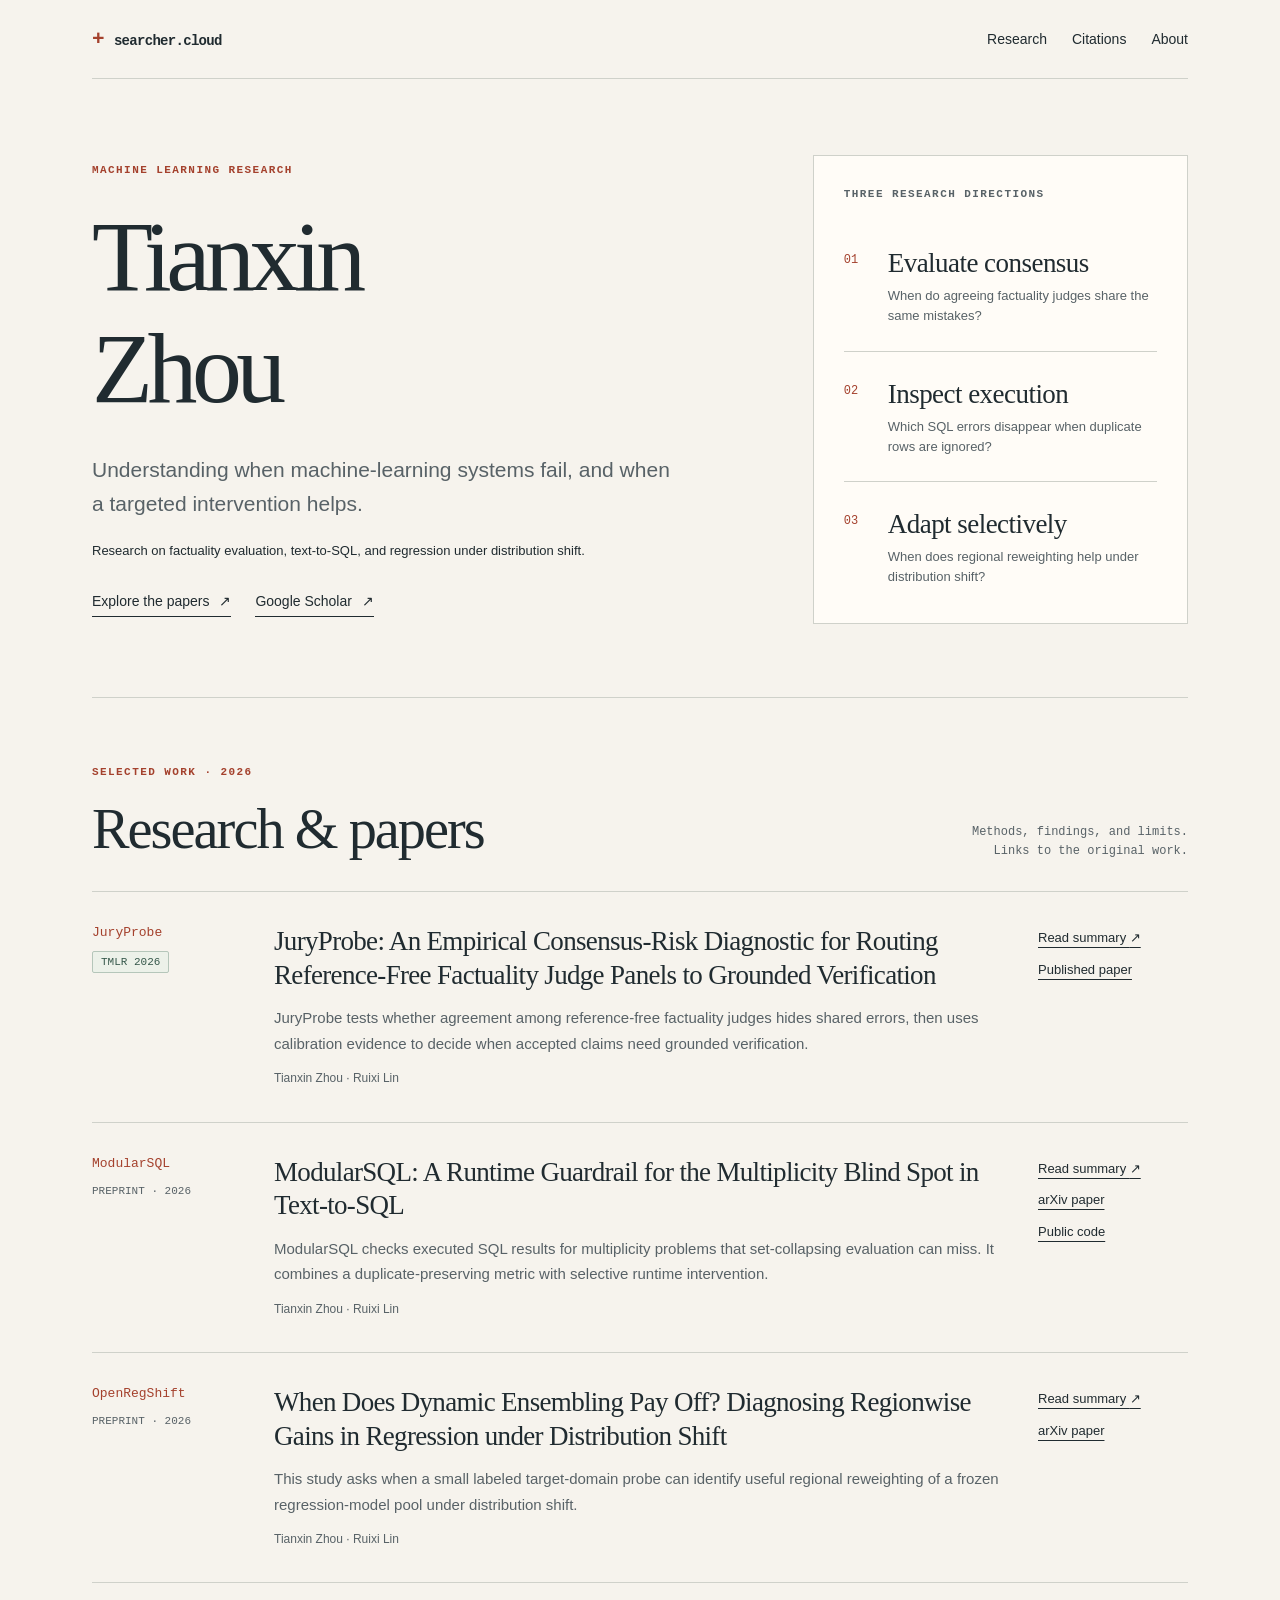
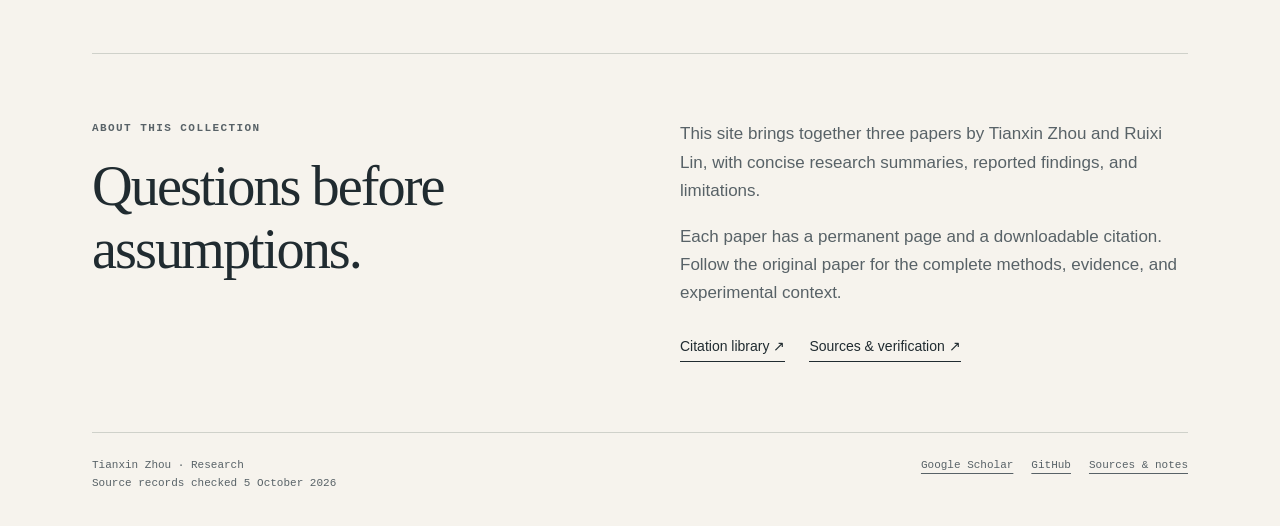
==== docs/index.html @ 82cfabf9 "Build verified research site with scoped findings and paper citations" ====
<!doctype html>
<html lang="en"><head><meta charset="utf-8"><meta name="viewport" content="width=device-width, initial-scale=1">
<title>Tianxin Zhou | Machine Learning Research</title><meta name="description" content="Research by Tianxin Zhou: factuality judge panels, text-to-SQL execution, and dynamic ensembling under distribution shift. Papers, findings, code links, and citations."><meta name="author" content="Tianxin Zhou">
<link rel="canonical" href="https://searcher.cloud/"><meta name="robots" content="index,follow"><meta name="theme-color" content="#f6f3ed">
<meta property="og:type" content="website"><meta property="og:title" content="Tianxin Zhou | Machine Learning Research"><meta property="og:description" content="Research by Tianxin Zhou: factuality judge panels, text-to-SQL execution, and dynamic ensembling under distribution shift. Papers, findings, code links, and citations."><meta property="og:url" content="https://searcher.cloud/"><meta property="og:site_name" content="Tianxin Zhou · Research">
<meta name="twitter:card" content="summary"><meta name="twitter:title" content="Tianxin Zhou | Machine Learning Research"><meta name="twitter:description" content="Research by Tianxin Zhou: factuality judge panels, text-to-SQL execution, and dynamic ensembling under distribution shift. Papers, findings, code links, and citations.">
<link rel="icon" type="image/svg+xml" href="/assets/favicon.svg"><link rel="stylesheet" href="/assets/style.css">
<script type="application/ld+json">{"@context": "https://schema.org", "@type": "ProfilePage", "url": "https://searcher.cloud/", "mainEntity": {"@type": "Person", "@id": "https://searcher.cloud/#tianxin-zhou", "name": "Tianxin Zhou", "url": "https://searcher.cloud/", "sameAs": ["https://scholar.google.com/citations?user=hkDNs4MAAAAJ&hl=en", "https://github.com/tianxinzh"]}}</script>
<script src="/assets/site.js" defer></script></head><body>
<a class="skip" href="#main">Skip to content</a><div class="wrap"><header class="masthead"><a class="wordmark" href="/" aria-label="Tianxin Zhou home">searcher.cloud</a><nav class="nav" aria-label="Main navigation"><a href="/#publications">Research</a><a href="/citations/">Citations</a><a href="/#about" class="nav-about">About</a></nav></header>
<main id="main"><section class="hero" aria-labelledby="author-name"><div><p class="eyebrow">Machine learning research</p><h1 id="author-name">Tianxin<br>Zhou</h1><p class="intro">Understanding when machine-learning systems fail, and when a targeted intervention helps.</p><p class="small">Research on factuality evaluation, text-to-SQL, and regression under distribution shift.</p><div class="links"><a href="#publications">Explore the papers <span class="arrow" aria-hidden="true">↗</span></a><a href="https://scholar.google.com/citations?user=hkDNs4MAAAAJ&amp;hl=en">Google Scholar <span class="arrow" aria-hidden="true">↗</span></a></div></div><aside class="research-map" aria-label="Research themes"><p class="eyebrow">Three research directions</p><div class="map-row"><span class="map-no">01</span><div><h2>Evaluate consensus</h2><p>When do agreeing factuality judges share the same mistakes?</p></div></div><div class="map-row"><span class="map-no">02</span><div><h2>Inspect execution</h2><p>Which SQL errors disappear when duplicate rows are ignored?</p></div></div><div class="map-row"><span class="map-no">03</span><div><h2>Adapt selectively</h2><p>When does regional reweighting help under distribution shift?</p></div></div></aside></section><section class="section" id="publications"><div class="section-top"><div><p class="eyebrow">Selected work · 2026</p><h2>Research &amp; papers</h2></div><p class="section-note">Methods, findings, and limits.<br>Links to the original work.</p></div><article class="paper-card"><div class="paper-meta"><div class="paper-name">JuryProbe</div> <span class="tag">TMLR 2026</span></div><div><h3><a href="/papers/juryprobe/">JuryProbe: An Empirical Consensus-Risk Diagnostic for Routing Reference-Free Factuality Judge Panels to Grounded Verification</a></h3><p>JuryProbe tests whether agreement among reference-free factuality judges hides shared errors, then uses calibration evidence to decide when accepted claims need grounded verification.</p><p class="authors">Tianxin Zhou · Ruixi Lin</p></div><div class="paper-actions"><a href="/papers/juryprobe/">Read summary <span aria-hidden="true">↗</span></a><a href="https://openreview.net/forum?id=dgBczhxcZY">Published paper</a></div></article><article class="paper-card"><div class="paper-meta"><div class="paper-name">ModularSQL</div><span>PREPRINT · 2026</span></div><div><h3><a href="/papers/modularsql/">ModularSQL: A Runtime Guardrail for the Multiplicity Blind Spot in Text-to-SQL</a></h3><p>ModularSQL checks executed SQL results for multiplicity problems that set-collapsing evaluation can miss. It combines a duplicate-preserving metric with selective runtime intervention.</p><p class="authors">Tianxin Zhou · Ruixi Lin</p></div><div class="paper-actions"><a href="/papers/modularsql/">Read summary <span aria-hidden="true">↗</span></a><a href="https://arxiv.org/abs/2609.29573">arXiv paper</a><a href="https://github.com/Ruixi1313/ModularSQL">Public code</a></div></article><article class="paper-card"><div class="paper-meta"><div class="paper-name">OpenRegShift</div><span>PREPRINT · 2026</span></div><div><h3><a href="/papers/openregshift/">When Does Dynamic Ensembling Pay Off? Diagnosing Regionwise Gains in Regression under Distribution Shift</a></h3><p>This study asks when a small labeled target-domain probe can identify useful regional reweighting of a frozen regression-model pool under distribution shift.</p><p class="authors">Tianxin Zhou · Ruixi Lin</p></div><div class="paper-actions"><a href="/papers/openregshift/">Read summary <span aria-hidden="true">↗</span></a><a href="https://arxiv.org/abs/2608.18330">arXiv paper</a></div></article></section><section class="section" id="about"><div class="about-grid"><div><p class="eyebrow">About this collection</p><h2>Questions before<br>assumptions.</h2></div><div><p>This site brings together three papers by Tianxin Zhou and Ruixi Lin, with concise research summaries, reported findings, and limitations.</p><p>Each paper has a permanent page and a downloadable citation. Follow the original paper for the complete methods, evidence, and experimental context.</p><div class="links"><a href="/citations/">Citation library <span aria-hidden="true">↗</span></a><a href="/sources/">Sources &amp; verification <span aria-hidden="true">↗</span></a></div></div></div></section></main><footer class="footer"><div>Tianxin Zhou · Research<br>Source records checked 5 October 2026</div><div><a href="https://scholar.google.com/citations?user=hkDNs4MAAAAJ&amp;hl=en">Google Scholar</a><a href="https://github.com/tianxinzh">GitHub</a><a href="/sources/">Sources &amp; notes</a></div></footer></div></body></html>
---- assets/style.css ----
:root{--paper:#f6f3ed;--white:#fffcf7;--ink:#202b30;--muted:#586267;--line:#cfd1ca;--accent:#a4412d;--soft:#ebe6da;--green:#36584b;--measure:1160px;--serif:Georgia,'Times New Roman',serif;--sans:Arial,Helvetica,sans-serif;--mono:'Courier New',monospace}
*{box-sizing:border-box}html{scroll-behavior:smooth;scroll-padding-top:32px}body{margin:0;background:var(--paper);color:var(--ink);font:17px/1.65 var(--sans);-webkit-font-smoothing:antialiased}a{color:inherit;text-underline-offset:5px;text-decoration-thickness:1px}a:hover{color:var(--accent)}a:focus-visible,button:focus-visible,summary:focus-visible{outline:3px solid var(--accent);outline-offset:5px}button{font:inherit}h1,h2,h3,p{margin-top:0}h1,h2,h3{line-height:1.12;font-weight:400;font-family:var(--serif)}h1{font-size:clamp(3.9rem,7.8vw,6.5rem);letter-spacing:-.055em}h2{font-size:clamp(2.25rem,4.4vw,3.65rem);letter-spacing:-.035em}h3{font-size:1.8rem;letter-spacing:-.025em}p{margin-bottom:1.15rem}ul,ol{padding-left:1.4rem}li{margin:0 0 .65rem}::selection{background:#e6c5b7}.wrap{max-width:var(--measure);margin:0 auto;padding-left:32px;padding-right:32px}.skip{position:absolute;top:-80px;left:16px;background:var(--ink);color:white;padding:12px 20px;z-index:5}.skip:focus{top:12px}.masthead{display:flex;justify-content:space-between;align-items:center;gap:20px;padding-top:28px;padding-bottom:27px;border-bottom:1px solid var(--line)}.wordmark{font:700 14px var(--mono);letter-spacing:-.05em;text-decoration:none;white-space:nowrap}.wordmark::before{content:'+';display:inline-block;margin-right:10px;font-size:21px;color:var(--accent)}.nav{display:flex;gap:25px;align-items:center}.nav a{font-size:14px;text-decoration:none}.nav a[aria-current]{color:var(--accent);text-decoration:underline}.eyebrow{font:11px/1.5 var(--mono);letter-spacing:.13em;text-transform:uppercase;color:var(--accent);font-weight:700}.hero{display:grid;grid-template-columns:1.27fr .73fr;gap:68px;padding-top:76px;padding-bottom:73px;align-items:center}.hero h1{margin:23px 0 28px;max-width:660px}.intro{max-width:585px;font-size:21px;line-height:1.65;color:var(--muted)}.links{display:flex;flex-wrap:wrap;gap:10px 24px;margin-top:28px}.links a{font-size:14px;text-decoration:none;border-bottom:1px solid var(--ink);padding-bottom:3px}.arrow{font-family:var(--sans);padding-left:6px}.research-map{border:1px solid var(--line);background:var(--white);padding:30px}.research-map .eyebrow{color:var(--muted)}.map-row{padding:27px 0 24px;border-bottom:1px solid var(--line);display:grid;grid-template-columns:28px 1fr;gap:16px}.map-row:last-child{border-bottom:0;padding-bottom:5px}.map-no{font:12px var(--mono);color:var(--accent);padding-top:5px}.map-row h2{font-size:27px;margin-bottom:8px;letter-spacing:-.02em}.map-row p{font-size:13px;line-height:1.55;color:var(--muted);margin:0}.section{padding-top:66px;padding-bottom:70px;border-top:1px solid var(--line)}.section-top{display:flex;justify-content:space-between;gap:32px;align-items:end;margin-bottom:30px}.section-top h2{margin:0}.section-note{font:12px/1.6 var(--mono);max-width:230px;color:var(--muted);margin:0;text-align:right}.paper-card{display:grid;grid-template-columns:150px 1fr 150px;gap:32px;padding:33px 0;border-top:1px solid var(--line)}.paper-card:last-child{border-bottom:1px solid var(--line)}.paper-name{font:13px var(--mono);color:var(--accent);margin-bottom:11px}.paper-card h3{font-size:27px;line-height:1.24;margin:0 0 13px}.paper-card h3 a{text-decoration:none}.paper-card p{font-size:15px;line-height:1.7;color:var(--muted);margin-bottom:12px}.paper-card .authors{font-size:12px;margin-bottom:0}.paper-meta{font:11px/1.65 var(--mono);color:var(--muted)}.paper-actions{display:flex;align-items:flex-start;flex-direction:column;gap:12px;padding-top:3px}.paper-actions a{font-size:13px;line-height:1.5}.tag{display:inline-block;border:1px solid #b5c6ba;padding:4px 8px;border-radius:2px;font:11px var(--mono);color:var(--green);background:#ecf1e9}.about-grid{display:grid;grid-template-columns:1fr 1fr;gap:80px}.about-grid p{color:var(--muted)}.about-grid h3{font-size:25px}.small{font-size:13px}.footer{display:flex;justify-content:space-between;gap:24px;padding-top:24px;padding-bottom:34px;border-top:1px solid var(--line);font:11px/1.6 var(--mono);color:var(--muted)}.footer a{margin-left:18px}.page-head{padding:66px 0 46px;border-bottom:1px solid var(--line)}.back{font-size:13px;display:inline-block;margin-bottom:30px;text-decoration:none}.paper-head h1{font-size:clamp(2.6rem,5.8vw,4.9rem);line-height:1.1;max-width:1010px;letter-spacing:-.045em;margin:18px 0 25px}.paper-head .authors{font-size:17px}.publication-meta{display:flex;flex-wrap:wrap;gap:14px;align-items:center;font:12px/1.5 var(--mono);color:var(--muted)}.paper-layout{display:grid;grid-template-columns:minmax(0,1fr) 260px;gap:76px;padding-top:46px;padding-bottom:62px}.paper-body h2{font-size:32px;margin:43px 0 19px}.paper-body h2:first-child{margin-top:0}.paper-body p,.paper-body li{color:var(--muted);font-size:16px;line-height:1.8}.paper-body .lead{font-size:20px;line-height:1.7;color:var(--ink)}.paper-body .limits{background:var(--soft);padding:26px 30px;border-left:3px solid var(--accent)}.paper-body .limits h2{margin-top:0}.paper-body .limits ul{margin-bottom:0}.paper-body .limits li:last-child{margin-bottom:0}.sidebar{font-size:13px}.sidebar-block{margin-bottom:29px;border-top:1px solid var(--line);padding-top:20px}.sidebar h2{font:11px/1.4 var(--mono);letter-spacing:.1em;text-transform:uppercase;margin:0 0 14px}.sidebar a{display:block;margin-bottom:11px}.sidebar p{font-size:12px;color:var(--muted)}.citation-box{border:1px solid var(--line);background:var(--white);padding:22px;margin:20px 0}.citation-box pre{font:12px/1.65 var(--mono);overflow:auto;white-space:pre-wrap;overflow-wrap:anywhere;margin:0;color:var(--ink)}.citation-box header{display:flex;justify-content:space-between;align-items:center;margin-bottom:16px;gap:12px}.citation-box header span{font:11px var(--mono);color:var(--muted)}.citation-box button{border:1px solid var(--line);border-radius:2px;background:var(--paper);padding:5px 12px;font-size:12px;cursor:pointer}.citation-box button:hover{border-color:var(--accent);color:var(--accent)}.source-list{font-size:13px}.source-list a{overflow-wrap:anywhere}.provenance{font:11px/1.7 var(--mono);color:var(--muted);border-top:1px solid var(--line);padding-top:20px;margin-top:35px}.citation-item{padding:32px 0;border-bottom:1px solid var(--line);max-width:820px}.citation-item h2{font-size:29px}.citation-item>p{font-size:14px;color:var(--muted)}.wide-text{max-width:780px;margin-bottom:50px}.wide-text h2{font-size:30px;margin-top:36px}.wide-text p,.wide-text li{font-size:16px;color:var(--muted)}.toast{font-size:12px;color:var(--green);min-height:1.5em}.not-found{padding:90px 0 130px}.not-found h1{font-size:60px}.screen-reader-only{position:absolute;width:1px;height:1px;padding:0;margin:-1px;overflow:hidden;clip:rect(0,0,0,0);white-space:nowrap;border:0}
@media(min-width:1400px){.hero{padding-top:90px;padding-bottom:90px}}@media(max-width:900px){.hero{gap:32px;grid-template-columns:1.15fr .85fr}.hero h1{font-size:70px}.research-map{padding:24px}.paper-card{grid-template-columns:125px 1fr;gap:25px}.paper-actions{grid-column:2;flex-direction:row;gap:22px;padding:0}.paper-layout{grid-template-columns:minmax(0,1fr) 210px;gap:36px}.about-grid{gap:40px}}@media(max-width:640px){body{font-size:16px}.wrap{padding-left:22px;padding-right:22px}.masthead{padding-top:21px;padding-bottom:20px;align-items:flex-start;gap:14px}.wordmark{font-size:12px}.nav{gap:14px;padding-top:3px}.nav a{font-size:12px}.nav .nav-about{display:none}.hero{grid-template-columns:1fr;padding-top:44px;padding-bottom:44px;gap:37px}.hero h1{font-size:64px;margin:15px 0 24px}.intro{font-size:18px}.research-map{padding:22px}.map-row{padding:18px 0;grid-template-columns:24px 1fr;gap:12px}.map-row h2{font-size:25px}.section{padding-top:41px;padding-bottom:43px}.section-top{display:block;margin-bottom:22px}.section-note{text-align:left;margin-top:14px;max-width:none}.paper-card{display:block;padding:25px 0}.paper-card h3{font-size:25px}.paper-card .paper-meta{display:flex;flex-wrap:wrap;gap:12px;align-items:center;margin-bottom:17px}.paper-name{margin:0}.paper-actions{display:flex;flex-direction:row;flex-wrap:wrap;margin-top:17px;gap:12px 20px}.about-grid{grid-template-columns:1fr;gap:20px}.footer{display:block;font-size:10px}.footer>div+div{margin-top:12px}.footer a{margin:0 15px 0 0}.page-head{padding-top:35px;padding-bottom:32px}.paper-head h1{font-size:41px}.paper-head .authors{font-size:15px}.paper-layout{display:flex;flex-direction:column;gap:28px;padding-top:32px}.paper-body .lead{font-size:18px}.paper-body h2{font-size:29px;margin-top:32px}.paper-body .limits{padding:22px}.sidebar{display:grid;grid-template-columns:1fr 1fr;gap:24px}.sidebar-block{margin:0}.sidebar-block:last-child{grid-column:1/-1}.citation-box{padding:16px}.citation-box pre{font-size:11px}.publication-meta{font-size:11px}.links{gap:13px 23px}.back{margin-bottom:24px}}@media(prefers-reduced-motion:reduce){html{scroll-behavior:auto}}@media print{body{background:white;color:black}.nav,.research-map,.paper-actions,.citation-box button,.footer{display:none}.wrap{max-width:none;padding:0}.hero,.paper-layout,.paper-card{display:block}.sidebar{display:none}a{color:inherit}.paper-body p,.paper-body li{color:black}.page-head{padding-top:0}.paper-head h1{font-size:32px}}
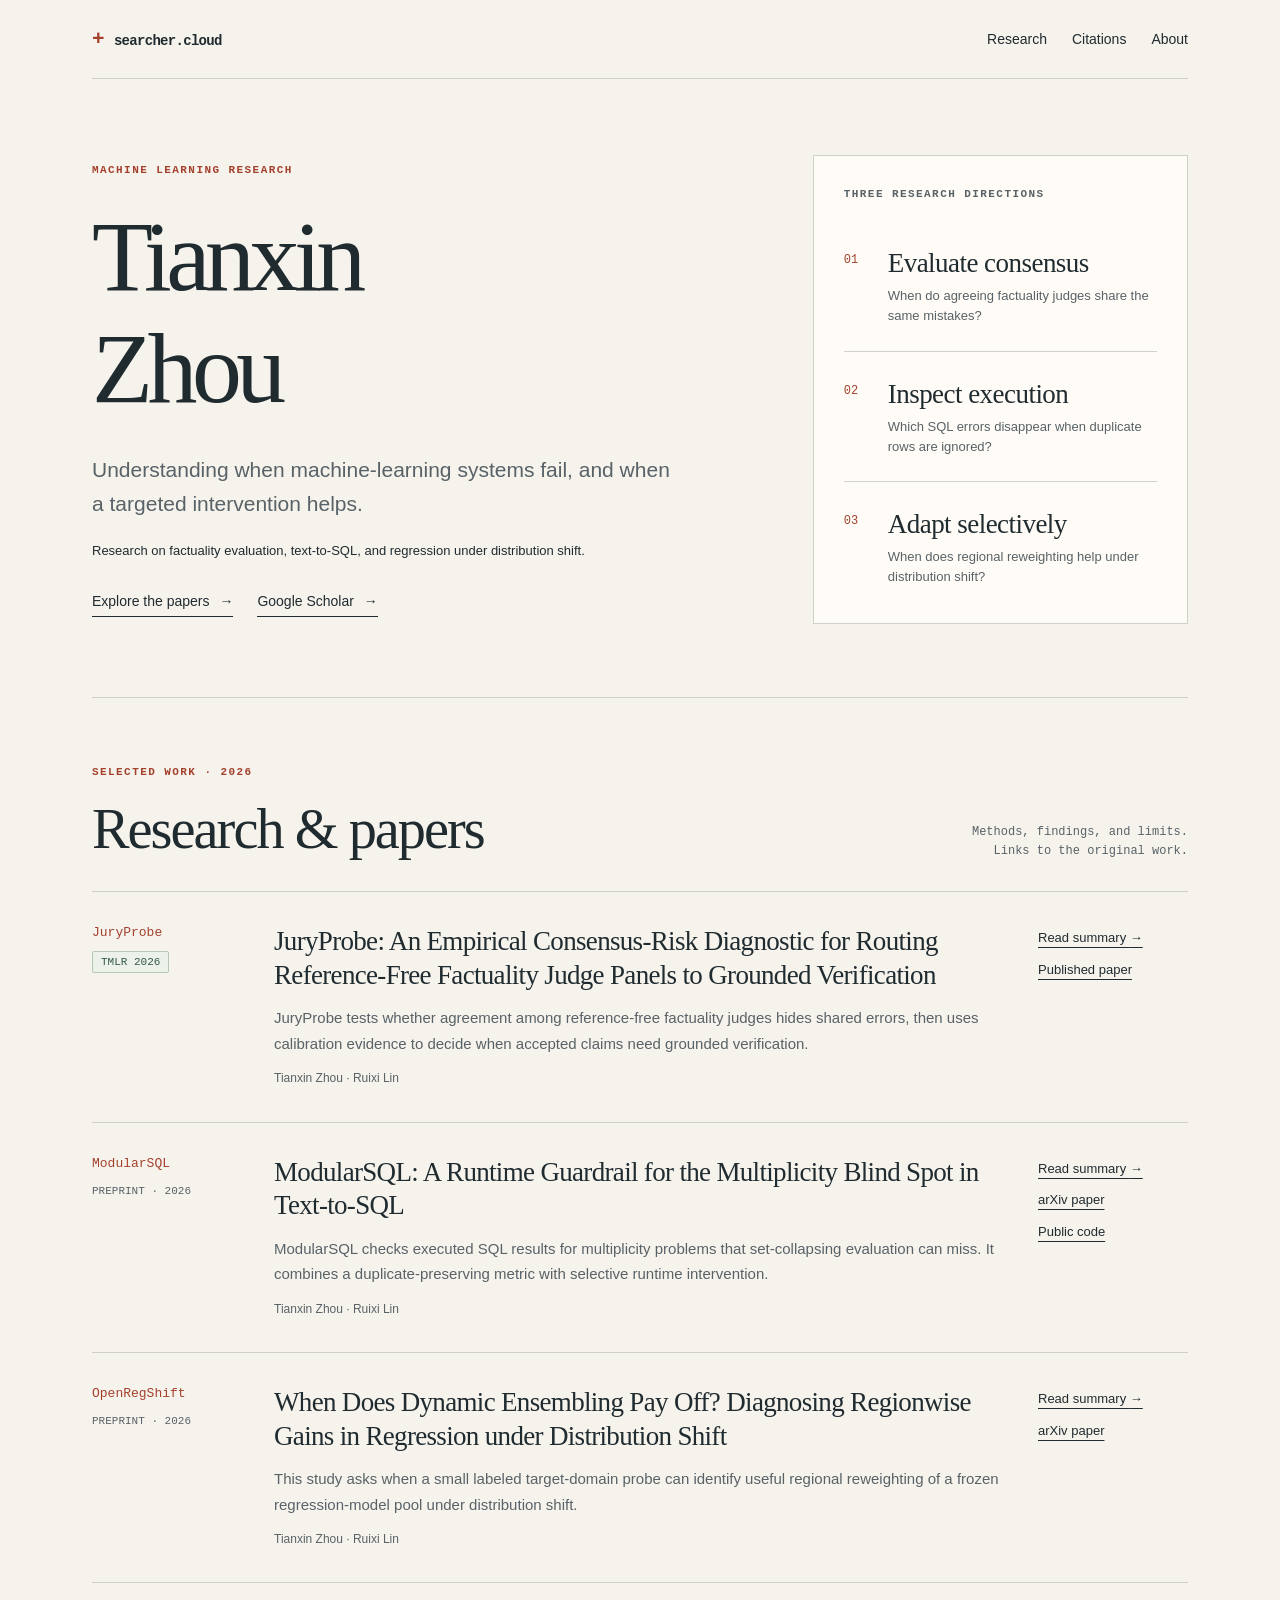
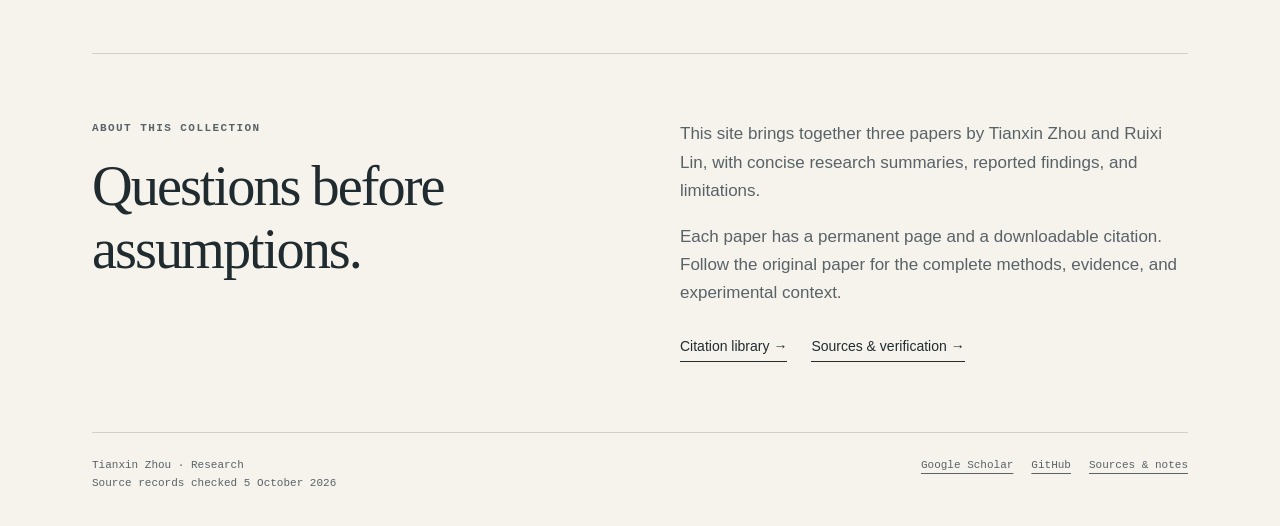
==== commit 0c3f62d9: "Use broadly supported navigation arrow glyphs" ====
--- a/docs/index.html
+++ b/docs/index.html
@@ -8,4 +8,4 @@
 <script type="application/ld+json">{"@context": "https://schema.org", "@type": "ProfilePage", "url": "https://searcher.cloud/", "mainEntity": {"@type": "Person", "@id": "https://searcher.cloud/#tianxin-zhou", "name": "Tianxin Zhou", "url": "https://searcher.cloud/", "sameAs": ["https://scholar.google.com/citations?user=hkDNs4MAAAAJ&hl=en", "https://github.com/tianxinzh"]}}</script>
 <script src="/assets/site.js" defer></script></head><body>
 <a class="skip" href="#main">Skip to content</a><div class="wrap"><header class="masthead"><a class="wordmark" href="/" aria-label="Tianxin Zhou home">searcher.cloud</a><nav class="nav" aria-label="Main navigation"><a href="/#publications">Research</a><a href="/citations/">Citations</a><a href="/#about" class="nav-about">About</a></nav></header>
-<main id="main"><section class="hero" aria-labelledby="author-name"><div><p class="eyebrow">Machine learning research</p><h1 id="author-name">Tianxin<br>Zhou</h1><p class="intro">Understanding when machine-learning systems fail, and when a targeted intervention helps.</p><p class="small">Research on factuality evaluation, text-to-SQL, and regression under distribution shift.</p><div class="links"><a href="#publications">Explore the papers <span class="arrow" aria-hidden="true">↗</span></a><a href="https://scholar.google.com/citations?user=hkDNs4MAAAAJ&amp;hl=en">Google Scholar <span class="arrow" aria-hidden="true">↗</span></a></div></div><aside class="research-map" aria-label="Research themes"><p class="eyebrow">Three research directions</p><div class="map-row"><span class="map-no">01</span><div><h2>Evaluate consensus</h2><p>When do agreeing factuality judges share the same mistakes?</p></div></div><div class="map-row"><span class="map-no">02</span><div><h2>Inspect execution</h2><p>Which SQL errors disappear when duplicate rows are ignored?</p></div></div><div class="map-row"><span class="map-no">03</span><div><h2>Adapt selectively</h2><p>When does regional reweighting help under distribution shift?</p></div></div></aside></section><section class="section" id="publications"><div class="section-top"><div><p class="eyebrow">Selected work · 2026</p><h2>Research &amp; papers</h2></div><p class="section-note">Methods, findings, and limits.<br>Links to the original work.</p></div><article class="paper-card"><div class="paper-meta"><div class="paper-name">JuryProbe</div> <span class="tag">TMLR 2026</span></div><div><h3><a href="/papers/juryprobe/">JuryProbe: An Empirical Consensus-Risk Diagnostic for Routing Reference-Free Factuality Judge Panels to Grounded Verification</a></h3><p>JuryProbe tests whether agreement among reference-free factuality judges hides shared errors, then uses calibration evidence to decide when accepted claims need grounded verification.</p><p class="authors">Tianxin Zhou · Ruixi Lin</p></div><div class="paper-actions"><a href="/papers/juryprobe/">Read summary <span aria-hidden="true">↗</span></a><a href="https://openreview.net/forum?id=dgBczhxcZY">Published paper</a></div></article><article class="paper-card"><div class="paper-meta"><div class="paper-name">ModularSQL</div><span>PREPRINT · 2026</span></div><div><h3><a href="/papers/modularsql/">ModularSQL: A Runtime Guardrail for the Multiplicity Blind Spot in Text-to-SQL</a></h3><p>ModularSQL checks executed SQL results for multiplicity problems that set-collapsing evaluation can miss. It combines a duplicate-preserving metric with selective runtime intervention.</p><p class="authors">Tianxin Zhou · Ruixi Lin</p></div><div class="paper-actions"><a href="/papers/modularsql/">Read summary <span aria-hidden="true">↗</span></a><a href="https://arxiv.org/abs/2609.29573">arXiv paper</a><a href="https://github.com/Ruixi1313/ModularSQL">Public code</a></div></article><article class="paper-card"><div class="paper-meta"><div class="paper-name">OpenRegShift</div><span>PREPRINT · 2026</span></div><div><h3><a href="/papers/openregshift/">When Does Dynamic Ensembling Pay Off? Diagnosing Regionwise Gains in Regression under Distribution Shift</a></h3><p>This study asks when a small labeled target-domain probe can identify useful regional reweighting of a frozen regression-model pool under distribution shift.</p><p class="authors">Tianxin Zhou · Ruixi Lin</p></div><div class="paper-actions"><a href="/papers/openregshift/">Read summary <span aria-hidden="true">↗</span></a><a href="https://arxiv.org/abs/2608.18330">arXiv paper</a></div></article></section><section class="section" id="about"><div class="about-grid"><div><p class="eyebrow">About this collection</p><h2>Questions before<br>assumptions.</h2></div><div><p>This site brings together three papers by Tianxin Zhou and Ruixi Lin, with concise research summaries, reported findings, and limitations.</p><p>Each paper has a permanent page and a downloadable citation. Follow the original paper for the complete methods, evidence, and experimental context.</p><div class="links"><a href="/citations/">Citation library <span aria-hidden="true">↗</span></a><a href="/sources/">Sources &amp; verification <span aria-hidden="true">↗</span></a></div></div></div></section></main><footer class="footer"><div>Tianxin Zhou · Research<br>Source records checked 5 October 2026</div><div><a href="https://scholar.google.com/citations?user=hkDNs4MAAAAJ&amp;hl=en">Google Scholar</a><a href="https://github.com/tianxinzh">GitHub</a><a href="/sources/">Sources &amp; notes</a></div></footer></div></body></html>+<main id="main"><section class="hero" aria-labelledby="author-name"><div><p class="eyebrow">Machine learning research</p><h1 id="author-name">Tianxin<br>Zhou</h1><p class="intro">Understanding when machine-learning systems fail, and when a targeted intervention helps.</p><p class="small">Research on factuality evaluation, text-to-SQL, and regression under distribution shift.</p><div class="links"><a href="#publications">Explore the papers <span class="arrow" aria-hidden="true">→</span></a><a href="https://scholar.google.com/citations?user=hkDNs4MAAAAJ&amp;hl=en">Google Scholar <span class="arrow" aria-hidden="true">→</span></a></div></div><aside class="research-map" aria-label="Research themes"><p class="eyebrow">Three research directions</p><div class="map-row"><span class="map-no">01</span><div><h2>Evaluate consensus</h2><p>When do agreeing factuality judges share the same mistakes?</p></div></div><div class="map-row"><span class="map-no">02</span><div><h2>Inspect execution</h2><p>Which SQL errors disappear when duplicate rows are ignored?</p></div></div><div class="map-row"><span class="map-no">03</span><div><h2>Adapt selectively</h2><p>When does regional reweighting help under distribution shift?</p></div></div></aside></section><section class="section" id="publications"><div class="section-top"><div><p class="eyebrow">Selected work · 2026</p><h2>Research &amp; papers</h2></div><p class="section-note">Methods, findings, and limits.<br>Links to the original work.</p></div><article class="paper-card"><div class="paper-meta"><div class="paper-name">JuryProbe</div> <span class="tag">TMLR 2026</span></div><div><h3><a href="/papers/juryprobe/">JuryProbe: An Empirical Consensus-Risk Diagnostic for Routing Reference-Free Factuality Judge Panels to Grounded Verification</a></h3><p>JuryProbe tests whether agreement among reference-free factuality judges hides shared errors, then uses calibration evidence to decide when accepted claims need grounded verification.</p><p class="authors">Tianxin Zhou · Ruixi Lin</p></div><div class="paper-actions"><a href="/papers/juryprobe/">Read summary <span aria-hidden="true">→</span></a><a href="https://openreview.net/forum?id=dgBczhxcZY">Published paper</a></div></article><article class="paper-card"><div class="paper-meta"><div class="paper-name">ModularSQL</div><span>PREPRINT · 2026</span></div><div><h3><a href="/papers/modularsql/">ModularSQL: A Runtime Guardrail for the Multiplicity Blind Spot in Text-to-SQL</a></h3><p>ModularSQL checks executed SQL results for multiplicity problems that set-collapsing evaluation can miss. It combines a duplicate-preserving metric with selective runtime intervention.</p><p class="authors">Tianxin Zhou · Ruixi Lin</p></div><div class="paper-actions"><a href="/papers/modularsql/">Read summary <span aria-hidden="true">→</span></a><a href="https://arxiv.org/abs/2609.29573">arXiv paper</a><a href="https://github.com/Ruixi1313/ModularSQL">Public code</a></div></article><article class="paper-card"><div class="paper-meta"><div class="paper-name">OpenRegShift</div><span>PREPRINT · 2026</span></div><div><h3><a href="/papers/openregshift/">When Does Dynamic Ensembling Pay Off? Diagnosing Regionwise Gains in Regression under Distribution Shift</a></h3><p>This study asks when a small labeled target-domain probe can identify useful regional reweighting of a frozen regression-model pool under distribution shift.</p><p class="authors">Tianxin Zhou · Ruixi Lin</p></div><div class="paper-actions"><a href="/papers/openregshift/">Read summary <span aria-hidden="true">→</span></a><a href="https://arxiv.org/abs/2608.18330">arXiv paper</a></div></article></section><section class="section" id="about"><div class="about-grid"><div><p class="eyebrow">About this collection</p><h2>Questions before<br>assumptions.</h2></div><div><p>This site brings together three papers by Tianxin Zhou and Ruixi Lin, with concise research summaries, reported findings, and limitations.</p><p>Each paper has a permanent page and a downloadable citation. Follow the original paper for the complete methods, evidence, and experimental context.</p><div class="links"><a href="/citations/">Citation library <span aria-hidden="true">→</span></a><a href="/sources/">Sources &amp; verification <span aria-hidden="true">→</span></a></div></div></div></section></main><footer class="footer"><div>Tianxin Zhou · Research<br>Source records checked 5 October 2026</div><div><a href="https://scholar.google.com/citations?user=hkDNs4MAAAAJ&amp;hl=en">Google Scholar</a><a href="https://github.com/tianxinzh">GitHub</a><a href="/sources/">Sources &amp; notes</a></div></footer></div></body></html>
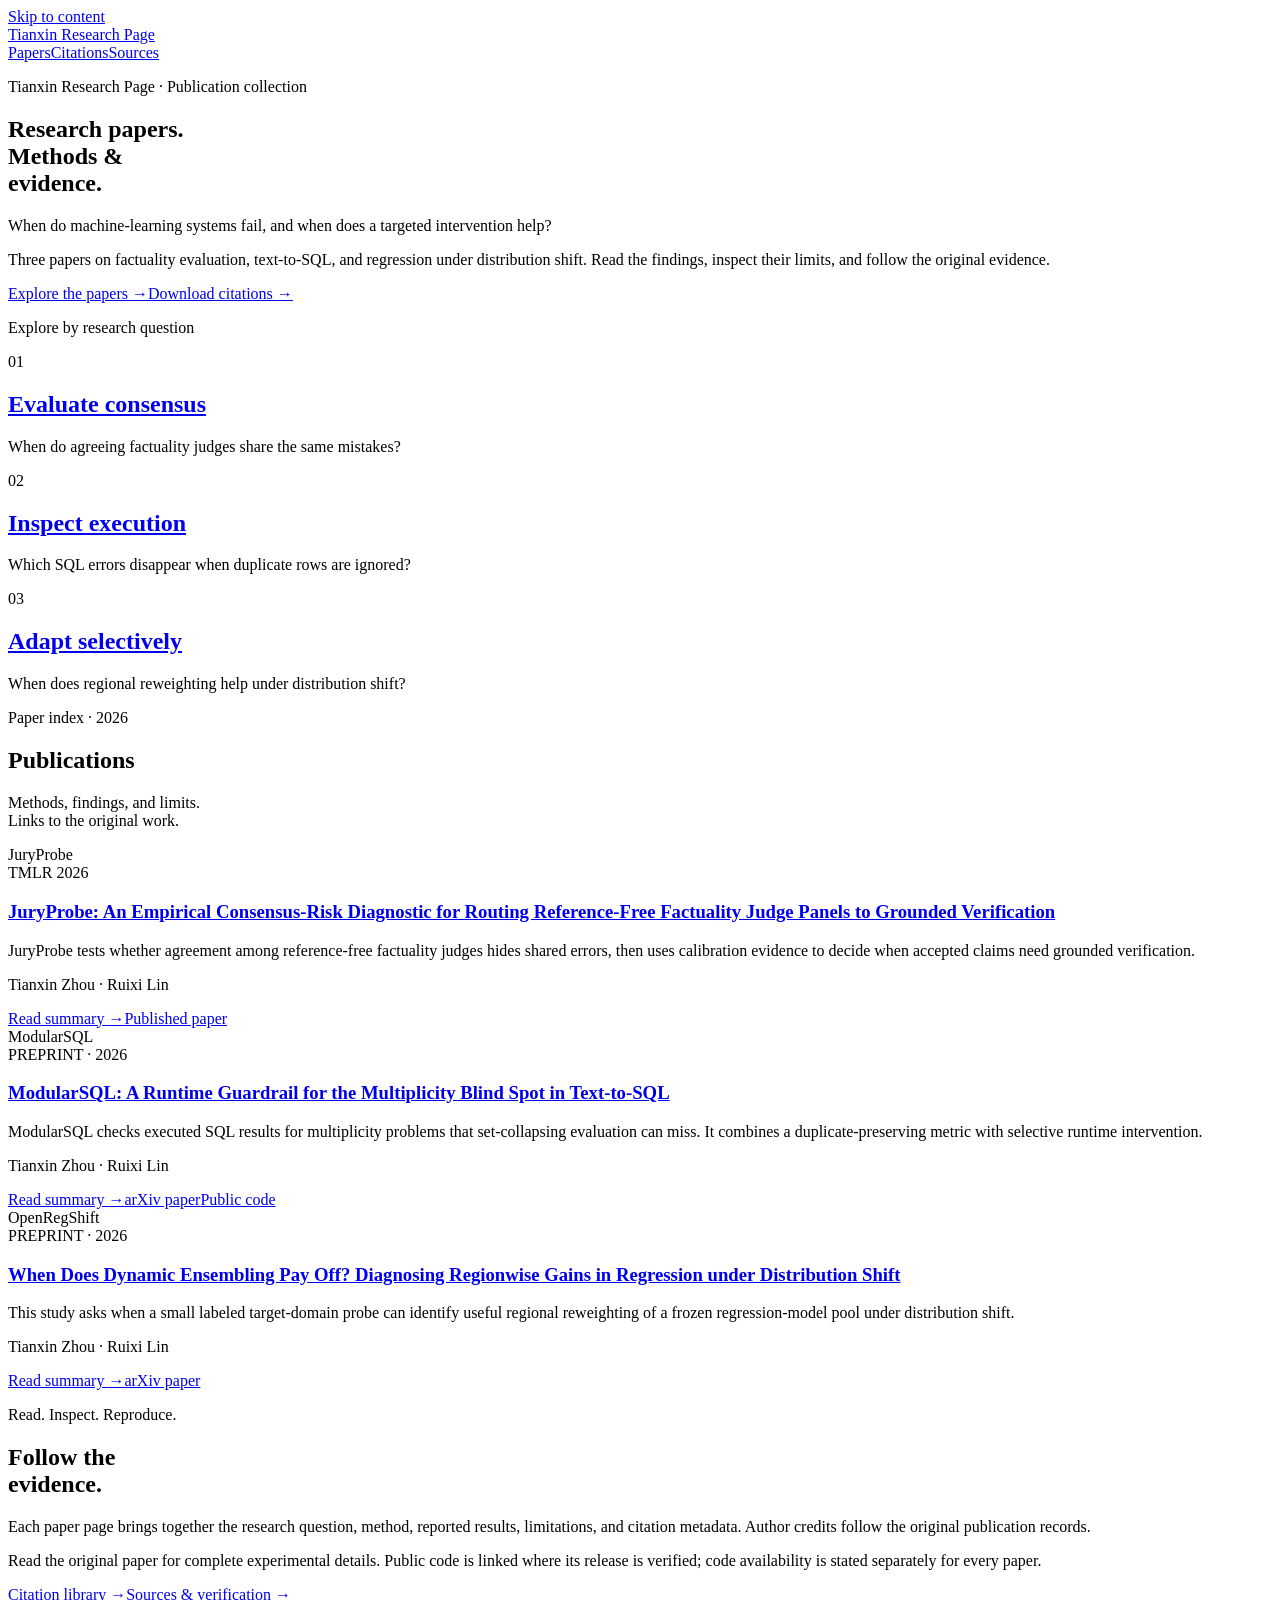
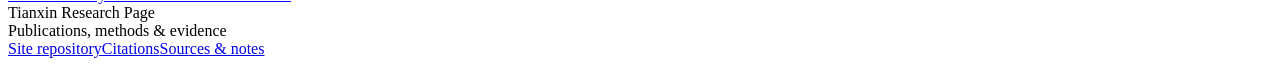
==== commit 6e973c04: "Refocus Tianxin Research Page and publish at the GitHub project URL" ====
--- a/docs/index.html
+++ b/docs/index.html
@@ -1,11 +1,11 @@
 <!doctype html>
 <html lang="en"><head><meta charset="utf-8"><meta name="viewport" content="width=device-width, initial-scale=1">
-<title>Tianxin Zhou | Machine Learning Research</title><meta name="description" content="Research by Tianxin Zhou: factuality judge panels, text-to-SQL execution, and dynamic ensembling under distribution shift. Papers, findings, code links, and citations."><meta name="author" content="Tianxin Zhou">
-<link rel="canonical" href="https://searcher.cloud/"><meta name="robots" content="index,follow"><meta name="theme-color" content="#f6f3ed">
-<meta property="og:type" content="website"><meta property="og:title" content="Tianxin Zhou | Machine Learning Research"><meta property="og:description" content="Research by Tianxin Zhou: factuality judge panels, text-to-SQL execution, and dynamic ensembling under distribution shift. Papers, findings, code links, and citations."><meta property="og:url" content="https://searcher.cloud/"><meta property="og:site_name" content="Tianxin Zhou · Research">
-<meta name="twitter:card" content="summary"><meta name="twitter:title" content="Tianxin Zhou | Machine Learning Research"><meta name="twitter:description" content="Research by Tianxin Zhou: factuality judge panels, text-to-SQL execution, and dynamic ensembling under distribution shift. Papers, findings, code links, and citations.">
-<link rel="icon" type="image/svg+xml" href="/assets/favicon.svg"><link rel="stylesheet" href="/assets/style.css">
-<script type="application/ld+json">{"@context": "https://schema.org", "@type": "ProfilePage", "url": "https://searcher.cloud/", "mainEntity": {"@type": "Person", "@id": "https://searcher.cloud/#tianxin-zhou", "name": "Tianxin Zhou", "url": "https://searcher.cloud/", "sameAs": ["https://scholar.google.com/citations?user=hkDNs4MAAAAJ&hl=en", "https://github.com/tianxinzh"]}}</script>
-<script src="/assets/site.js" defer></script></head><body>
-<a class="skip" href="#main">Skip to content</a><div class="wrap"><header class="masthead"><a class="wordmark" href="/" aria-label="Tianxin Zhou home">searcher.cloud</a><nav class="nav" aria-label="Main navigation"><a href="/#publications">Research</a><a href="/citations/">Citations</a><a href="/#about" class="nav-about">About</a></nav></header>
-<main id="main"><section class="hero" aria-labelledby="author-name"><div><p class="eyebrow">Machine learning research</p><h1 id="author-name">Tianxin<br>Zhou</h1><p class="intro">Understanding when machine-learning systems fail, and when a targeted intervention helps.</p><p class="small">Research on factuality evaluation, text-to-SQL, and regression under distribution shift.</p><div class="links"><a href="#publications">Explore the papers <span class="arrow" aria-hidden="true">→</span></a><a href="https://scholar.google.com/citations?user=hkDNs4MAAAAJ&amp;hl=en">Google Scholar <span class="arrow" aria-hidden="true">→</span></a></div></div><aside class="research-map" aria-label="Research themes"><p class="eyebrow">Three research directions</p><div class="map-row"><span class="map-no">01</span><div><h2>Evaluate consensus</h2><p>When do agreeing factuality judges share the same mistakes?</p></div></div><div class="map-row"><span class="map-no">02</span><div><h2>Inspect execution</h2><p>Which SQL errors disappear when duplicate rows are ignored?</p></div></div><div class="map-row"><span class="map-no">03</span><div><h2>Adapt selectively</h2><p>When does regional reweighting help under distribution shift?</p></div></div></aside></section><section class="section" id="publications"><div class="section-top"><div><p class="eyebrow">Selected work · 2026</p><h2>Research &amp; papers</h2></div><p class="section-note">Methods, findings, and limits.<br>Links to the original work.</p></div><article class="paper-card"><div class="paper-meta"><div class="paper-name">JuryProbe</div> <span class="tag">TMLR 2026</span></div><div><h3><a href="/papers/juryprobe/">JuryProbe: An Empirical Consensus-Risk Diagnostic for Routing Reference-Free Factuality Judge Panels to Grounded Verification</a></h3><p>JuryProbe tests whether agreement among reference-free factuality judges hides shared errors, then uses calibration evidence to decide when accepted claims need grounded verification.</p><p class="authors">Tianxin Zhou · Ruixi Lin</p></div><div class="paper-actions"><a href="/papers/juryprobe/">Read summary <span aria-hidden="true">→</span></a><a href="https://openreview.net/forum?id=dgBczhxcZY">Published paper</a></div></article><article class="paper-card"><div class="paper-meta"><div class="paper-name">ModularSQL</div><span>PREPRINT · 2026</span></div><div><h3><a href="/papers/modularsql/">ModularSQL: A Runtime Guardrail for the Multiplicity Blind Spot in Text-to-SQL</a></h3><p>ModularSQL checks executed SQL results for multiplicity problems that set-collapsing evaluation can miss. It combines a duplicate-preserving metric with selective runtime intervention.</p><p class="authors">Tianxin Zhou · Ruixi Lin</p></div><div class="paper-actions"><a href="/papers/modularsql/">Read summary <span aria-hidden="true">→</span></a><a href="https://arxiv.org/abs/2609.29573">arXiv paper</a><a href="https://github.com/Ruixi1313/ModularSQL">Public code</a></div></article><article class="paper-card"><div class="paper-meta"><div class="paper-name">OpenRegShift</div><span>PREPRINT · 2026</span></div><div><h3><a href="/papers/openregshift/">When Does Dynamic Ensembling Pay Off? Diagnosing Regionwise Gains in Regression under Distribution Shift</a></h3><p>This study asks when a small labeled target-domain probe can identify useful regional reweighting of a frozen regression-model pool under distribution shift.</p><p class="authors">Tianxin Zhou · Ruixi Lin</p></div><div class="paper-actions"><a href="/papers/openregshift/">Read summary <span aria-hidden="true">→</span></a><a href="https://arxiv.org/abs/2608.18330">arXiv paper</a></div></article></section><section class="section" id="about"><div class="about-grid"><div><p class="eyebrow">About this collection</p><h2>Questions before<br>assumptions.</h2></div><div><p>This site brings together three papers by Tianxin Zhou and Ruixi Lin, with concise research summaries, reported findings, and limitations.</p><p>Each paper has a permanent page and a downloadable citation. Follow the original paper for the complete methods, evidence, and experimental context.</p><div class="links"><a href="/citations/">Citation library <span aria-hidden="true">→</span></a><a href="/sources/">Sources &amp; verification <span aria-hidden="true">→</span></a></div></div></div></section></main><footer class="footer"><div>Tianxin Zhou · Research<br>Source records checked 5 October 2026</div><div><a href="https://scholar.google.com/citations?user=hkDNs4MAAAAJ&amp;hl=en">Google Scholar</a><a href="https://github.com/tianxinzh">GitHub</a><a href="/sources/">Sources &amp; notes</a></div></footer></div></body></html>+<title>Tianxin Research Page | Machine Learning Papers</title><meta name="description" content="Research papers on factuality evaluation, text-to-SQL execution, and regression under distribution shift. Methods, findings, limitations, public resources, and citations.">
+<link rel="canonical" href="https://tianxinzh.github.io/tianxin-research-page/"><meta name="robots" content="index,follow"><meta name="theme-color" content="#f6f3ed">
+<meta property="og:type" content="website"><meta property="og:title" content="Tianxin Research Page | Machine Learning Papers"><meta property="og:description" content="Research papers on factuality evaluation, text-to-SQL execution, and regression under distribution shift. Methods, findings, limitations, public resources, and citations."><meta property="og:url" content="https://tianxinzh.github.io/tianxin-research-page/"><meta property="og:site_name" content="Tianxin Research Page">
+<meta name="twitter:card" content="summary"><meta name="twitter:title" content="Tianxin Research Page | Machine Learning Papers"><meta name="twitter:description" content="Research papers on factuality evaluation, text-to-SQL execution, and regression under distribution shift. Methods, findings, limitations, public resources, and citations.">
+<link rel="icon" type="image/svg+xml" href="/tianxin-research-page/assets/favicon.svg"><link rel="stylesheet" href="/tianxin-research-page/assets/style.css">
+<script type="application/ld+json">{"@context": "https://schema.org", "@type": "CollectionPage", "@id": "https://tianxinzh.github.io/tianxin-research-page/#collection", "name": "Tianxin Research Page", "url": "https://tianxinzh.github.io/tianxin-research-page/", "description": "Research papers on factuality evaluation, text-to-SQL, and regression under distribution shift.", "mainEntity": {"@type": "ItemList", "numberOfItems": 3, "itemListElement": [{"@type": "ListItem", "position": 1, "url": "https://tianxinzh.github.io/tianxin-research-page/papers/juryprobe/", "name": "JuryProbe: An Empirical Consensus-Risk Diagnostic for Routing Reference-Free Factuality Judge Panels to Grounded Verification"}, {"@type": "ListItem", "position": 2, "url": "https://tianxinzh.github.io/tianxin-research-page/papers/modularsql/", "name": "ModularSQL: A Runtime Guardrail for the Multiplicity Blind Spot in Text-to-SQL"}, {"@type": "ListItem", "position": 3, "url": "https://tianxinzh.github.io/tianxin-research-page/papers/openregshift/", "name": "When Does Dynamic Ensembling Pay Off? Diagnosing Regionwise Gains in Regression under Distribution Shift"}]}}</script>
+<script src="/tianxin-research-page/assets/site.js" defer></script></head><body>
+<a class="skip" href="#main">Skip to content</a><div class="wrap"><header class="masthead"><a class="wordmark" href="/tianxin-research-page/" aria-label="Tianxin Research Page home">Tianxin Research Page</a><nav class="nav" aria-label="Main navigation"><a href="/tianxin-research-page/#publications" aria-current="page">Papers</a><a href="/tianxin-research-page/citations/">Citations</a><a href="/tianxin-research-page/sources/" class="nav-sources">Sources</a></nav></header>
+<main id="main"><section class="hero" aria-labelledby="collection-title"><div><p class="eyebrow">Tianxin Research Page · Publication collection</p><h1 id="collection-title">Research papers.<br>Methods &amp;<br>evidence.</h1><p class="intro">When do machine-learning systems fail, and when does a targeted intervention help?</p><p class="small">Three papers on factuality evaluation, text-to-SQL, and regression under distribution shift. Read the findings, inspect their limits, and follow the original evidence.</p><div class="links"><a href="#publications">Explore the papers <span class="arrow" aria-hidden="true">→</span></a><a href="/tianxin-research-page/citations/">Download citations <span class="arrow" aria-hidden="true">→</span></a></div></div><aside class="research-map" aria-label="Research topics"><p class="eyebrow">Explore by research question</p><div class="map-row"><span class="map-no">01</span><div><h2><a href="/tianxin-research-page/papers/juryprobe/">Evaluate consensus</a></h2><p>When do agreeing factuality judges share the same mistakes?</p></div></div><div class="map-row"><span class="map-no">02</span><div><h2><a href="/tianxin-research-page/papers/modularsql/">Inspect execution</a></h2><p>Which SQL errors disappear when duplicate rows are ignored?</p></div></div><div class="map-row"><span class="map-no">03</span><div><h2><a href="/tianxin-research-page/papers/openregshift/">Adapt selectively</a></h2><p>When does regional reweighting help under distribution shift?</p></div></div></aside></section><section class="section" id="publications"><div class="section-top"><div><p class="eyebrow">Paper index · 2026</p><h2>Publications</h2></div><p class="section-note">Methods, findings, and limits.<br>Links to the original work.</p></div><article class="paper-card"><div class="paper-meta"><div class="paper-name">JuryProbe</div> <span class="tag">TMLR 2026</span></div><div><h3><a href="/tianxin-research-page/papers/juryprobe/">JuryProbe: An Empirical Consensus-Risk Diagnostic for Routing Reference-Free Factuality Judge Panels to Grounded Verification</a></h3><p>JuryProbe tests whether agreement among reference-free factuality judges hides shared errors, then uses calibration evidence to decide when accepted claims need grounded verification.</p><p class="authors">Tianxin Zhou · Ruixi Lin</p></div><div class="paper-actions"><a href="/tianxin-research-page/papers/juryprobe/">Read summary <span aria-hidden="true">→</span></a><a href="https://openreview.net/forum?id=dgBczhxcZY">Published paper</a></div></article><article class="paper-card"><div class="paper-meta"><div class="paper-name">ModularSQL</div><span>PREPRINT · 2026</span></div><div><h3><a href="/tianxin-research-page/papers/modularsql/">ModularSQL: A Runtime Guardrail for the Multiplicity Blind Spot in Text-to-SQL</a></h3><p>ModularSQL checks executed SQL results for multiplicity problems that set-collapsing evaluation can miss. It combines a duplicate-preserving metric with selective runtime intervention.</p><p class="authors">Tianxin Zhou · Ruixi Lin</p></div><div class="paper-actions"><a href="/tianxin-research-page/papers/modularsql/">Read summary <span aria-hidden="true">→</span></a><a href="https://arxiv.org/abs/2609.29573">arXiv paper</a><a href="https://github.com/Ruixi1313/ModularSQL">Public code</a></div></article><article class="paper-card"><div class="paper-meta"><div class="paper-name">OpenRegShift</div><span>PREPRINT · 2026</span></div><div><h3><a href="/tianxin-research-page/papers/openregshift/">When Does Dynamic Ensembling Pay Off? Diagnosing Regionwise Gains in Regression under Distribution Shift</a></h3><p>This study asks when a small labeled target-domain probe can identify useful regional reweighting of a frozen regression-model pool under distribution shift.</p><p class="authors">Tianxin Zhou · Ruixi Lin</p></div><div class="paper-actions"><a href="/tianxin-research-page/papers/openregshift/">Read summary <span aria-hidden="true">→</span></a><a href="https://arxiv.org/abs/2608.18330">arXiv paper</a></div></article></section><section class="section" id="collection"><div class="about-grid"><div><p class="eyebrow">Read. Inspect. Reproduce.</p><h2>Follow the<br>evidence.</h2></div><div><p>Each paper page brings together the research question, method, reported results, limitations, and citation metadata. Author credits follow the original publication records.</p><p>Read the original paper for complete experimental details. Public code is linked where its release is verified; code availability is stated separately for every paper.</p><div class="links"><a href="/tianxin-research-page/citations/">Citation library <span aria-hidden="true">→</span></a><a href="/tianxin-research-page/sources/">Sources &amp; verification <span aria-hidden="true">→</span></a></div></div></div></section></main><footer class="footer"><div>Tianxin Research Page<br>Publications, methods &amp; evidence</div><div><a href="https://github.com/tianxinzh/tianxin-research-page">Site repository</a><a href="/tianxin-research-page/citations/">Citations</a><a href="/tianxin-research-page/sources/">Sources &amp; notes</a></div></footer></div></body></html>
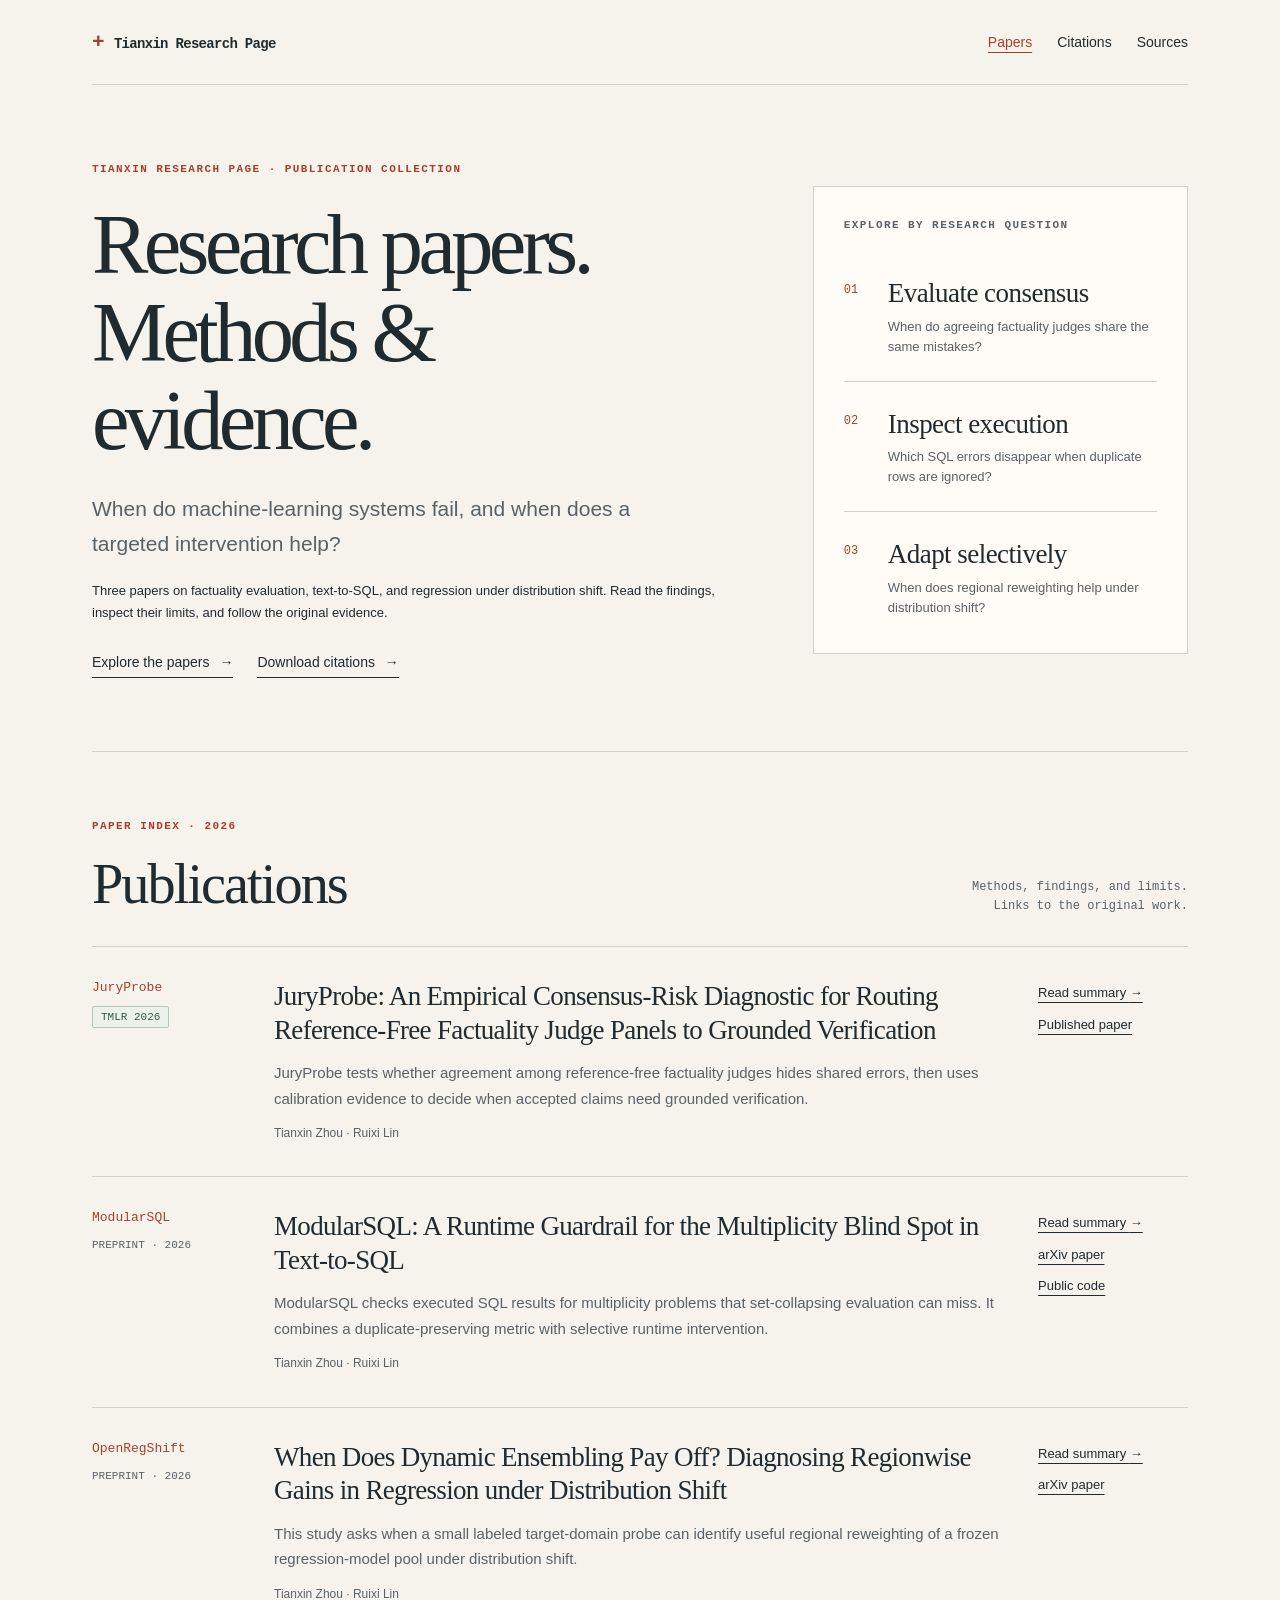
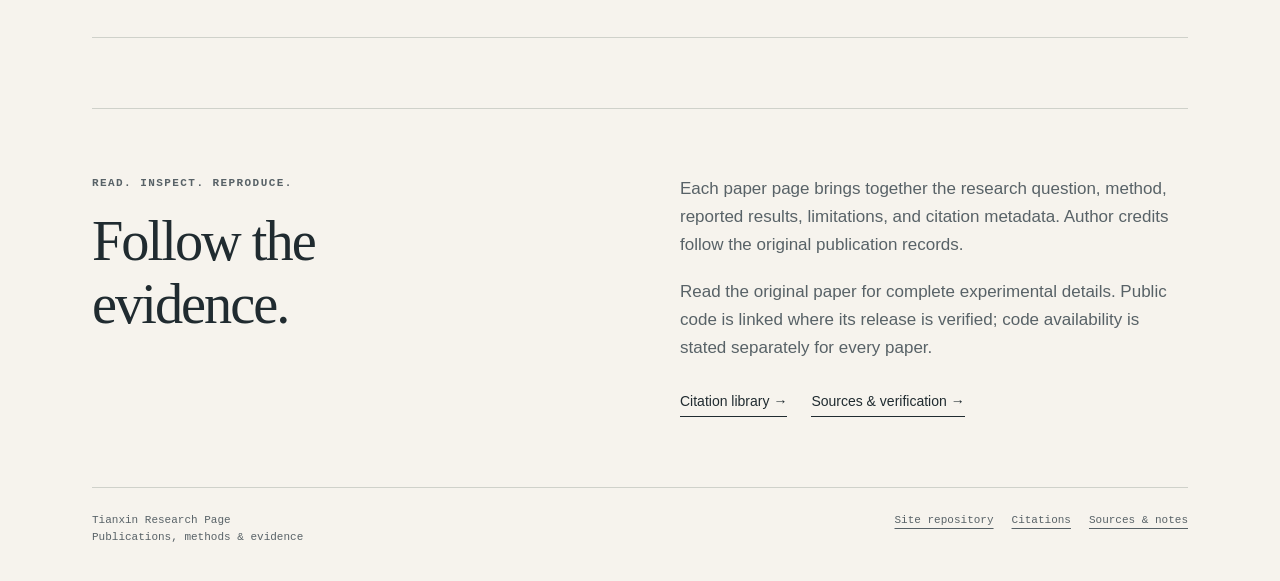
==== commit 40143126: "Fix custom-domain styling and make site links portable" ====
--- a/docs/index.html
+++ b/docs/index.html
@@ -1,11 +1,11 @@
 <!doctype html>
 <html lang="en"><head><meta charset="utf-8"><meta name="viewport" content="width=device-width, initial-scale=1">
 <title>Tianxin Research Page | Machine Learning Papers</title><meta name="description" content="Research papers on factuality evaluation, text-to-SQL execution, and regression under distribution shift. Methods, findings, limitations, public resources, and citations.">
-<link rel="canonical" href="https://tianxinzh.github.io/tianxin-research-page/"><meta name="robots" content="index,follow"><meta name="theme-color" content="#f6f3ed">
-<meta property="og:type" content="website"><meta property="og:title" content="Tianxin Research Page | Machine Learning Papers"><meta property="og:description" content="Research papers on factuality evaluation, text-to-SQL execution, and regression under distribution shift. Methods, findings, limitations, public resources, and citations."><meta property="og:url" content="https://tianxinzh.github.io/tianxin-research-page/"><meta property="og:site_name" content="Tianxin Research Page">
+<link rel="canonical" href="https://research.searcher.cloud/"><meta name="robots" content="index,follow"><meta name="theme-color" content="#f6f3ed">
+<meta property="og:type" content="website"><meta property="og:title" content="Tianxin Research Page | Machine Learning Papers"><meta property="og:description" content="Research papers on factuality evaluation, text-to-SQL execution, and regression under distribution shift. Methods, findings, limitations, public resources, and citations."><meta property="og:url" content="https://research.searcher.cloud/"><meta property="og:site_name" content="Tianxin Research Page">
 <meta name="twitter:card" content="summary"><meta name="twitter:title" content="Tianxin Research Page | Machine Learning Papers"><meta name="twitter:description" content="Research papers on factuality evaluation, text-to-SQL execution, and regression under distribution shift. Methods, findings, limitations, public resources, and citations.">
-<link rel="icon" type="image/svg+xml" href="/tianxin-research-page/assets/favicon.svg"><link rel="stylesheet" href="/tianxin-research-page/assets/style.css">
-<script type="application/ld+json">{"@context": "https://schema.org", "@type": "CollectionPage", "@id": "https://tianxinzh.github.io/tianxin-research-page/#collection", "name": "Tianxin Research Page", "url": "https://tianxinzh.github.io/tianxin-research-page/", "description": "Research papers on factuality evaluation, text-to-SQL, and regression under distribution shift.", "mainEntity": {"@type": "ItemList", "numberOfItems": 3, "itemListElement": [{"@type": "ListItem", "position": 1, "url": "https://tianxinzh.github.io/tianxin-research-page/papers/juryprobe/", "name": "JuryProbe: An Empirical Consensus-Risk Diagnostic for Routing Reference-Free Factuality Judge Panels to Grounded Verification"}, {"@type": "ListItem", "position": 2, "url": "https://tianxinzh.github.io/tianxin-research-page/papers/modularsql/", "name": "ModularSQL: A Runtime Guardrail for the Multiplicity Blind Spot in Text-to-SQL"}, {"@type": "ListItem", "position": 3, "url": "https://tianxinzh.github.io/tianxin-research-page/papers/openregshift/", "name": "When Does Dynamic Ensembling Pay Off? Diagnosing Regionwise Gains in Regression under Distribution Shift"}]}}</script>
-<script src="/tianxin-research-page/assets/site.js" defer></script></head><body>
-<a class="skip" href="#main">Skip to content</a><div class="wrap"><header class="masthead"><a class="wordmark" href="/tianxin-research-page/" aria-label="Tianxin Research Page home">Tianxin Research Page</a><nav class="nav" aria-label="Main navigation"><a href="/tianxin-research-page/#publications" aria-current="page">Papers</a><a href="/tianxin-research-page/citations/">Citations</a><a href="/tianxin-research-page/sources/" class="nav-sources">Sources</a></nav></header>
-<main id="main"><section class="hero" aria-labelledby="collection-title"><div><p class="eyebrow">Tianxin Research Page · Publication collection</p><h1 id="collection-title">Research papers.<br>Methods &amp;<br>evidence.</h1><p class="intro">When do machine-learning systems fail, and when does a targeted intervention help?</p><p class="small">Three papers on factuality evaluation, text-to-SQL, and regression under distribution shift. Read the findings, inspect their limits, and follow the original evidence.</p><div class="links"><a href="#publications">Explore the papers <span class="arrow" aria-hidden="true">→</span></a><a href="/tianxin-research-page/citations/">Download citations <span class="arrow" aria-hidden="true">→</span></a></div></div><aside class="research-map" aria-label="Research topics"><p class="eyebrow">Explore by research question</p><div class="map-row"><span class="map-no">01</span><div><h2><a href="/tianxin-research-page/papers/juryprobe/">Evaluate consensus</a></h2><p>When do agreeing factuality judges share the same mistakes?</p></div></div><div class="map-row"><span class="map-no">02</span><div><h2><a href="/tianxin-research-page/papers/modularsql/">Inspect execution</a></h2><p>Which SQL errors disappear when duplicate rows are ignored?</p></div></div><div class="map-row"><span class="map-no">03</span><div><h2><a href="/tianxin-research-page/papers/openregshift/">Adapt selectively</a></h2><p>When does regional reweighting help under distribution shift?</p></div></div></aside></section><section class="section" id="publications"><div class="section-top"><div><p class="eyebrow">Paper index · 2026</p><h2>Publications</h2></div><p class="section-note">Methods, findings, and limits.<br>Links to the original work.</p></div><article class="paper-card"><div class="paper-meta"><div class="paper-name">JuryProbe</div> <span class="tag">TMLR 2026</span></div><div><h3><a href="/tianxin-research-page/papers/juryprobe/">JuryProbe: An Empirical Consensus-Risk Diagnostic for Routing Reference-Free Factuality Judge Panels to Grounded Verification</a></h3><p>JuryProbe tests whether agreement among reference-free factuality judges hides shared errors, then uses calibration evidence to decide when accepted claims need grounded verification.</p><p class="authors">Tianxin Zhou · Ruixi Lin</p></div><div class="paper-actions"><a href="/tianxin-research-page/papers/juryprobe/">Read summary <span aria-hidden="true">→</span></a><a href="https://openreview.net/forum?id=dgBczhxcZY">Published paper</a></div></article><article class="paper-card"><div class="paper-meta"><div class="paper-name">ModularSQL</div><span>PREPRINT · 2026</span></div><div><h3><a href="/tianxin-research-page/papers/modularsql/">ModularSQL: A Runtime Guardrail for the Multiplicity Blind Spot in Text-to-SQL</a></h3><p>ModularSQL checks executed SQL results for multiplicity problems that set-collapsing evaluation can miss. It combines a duplicate-preserving metric with selective runtime intervention.</p><p class="authors">Tianxin Zhou · Ruixi Lin</p></div><div class="paper-actions"><a href="/tianxin-research-page/papers/modularsql/">Read summary <span aria-hidden="true">→</span></a><a href="https://arxiv.org/abs/2609.29573">arXiv paper</a><a href="https://github.com/Ruixi1313/ModularSQL">Public code</a></div></article><article class="paper-card"><div class="paper-meta"><div class="paper-name">OpenRegShift</div><span>PREPRINT · 2026</span></div><div><h3><a href="/tianxin-research-page/papers/openregshift/">When Does Dynamic Ensembling Pay Off? Diagnosing Regionwise Gains in Regression under Distribution Shift</a></h3><p>This study asks when a small labeled target-domain probe can identify useful regional reweighting of a frozen regression-model pool under distribution shift.</p><p class="authors">Tianxin Zhou · Ruixi Lin</p></div><div class="paper-actions"><a href="/tianxin-research-page/papers/openregshift/">Read summary <span aria-hidden="true">→</span></a><a href="https://arxiv.org/abs/2608.18330">arXiv paper</a></div></article></section><section class="section" id="collection"><div class="about-grid"><div><p class="eyebrow">Read. Inspect. Reproduce.</p><h2>Follow the<br>evidence.</h2></div><div><p>Each paper page brings together the research question, method, reported results, limitations, and citation metadata. Author credits follow the original publication records.</p><p>Read the original paper for complete experimental details. Public code is linked where its release is verified; code availability is stated separately for every paper.</p><div class="links"><a href="/tianxin-research-page/citations/">Citation library <span aria-hidden="true">→</span></a><a href="/tianxin-research-page/sources/">Sources &amp; verification <span aria-hidden="true">→</span></a></div></div></div></section></main><footer class="footer"><div>Tianxin Research Page<br>Publications, methods &amp; evidence</div><div><a href="https://github.com/tianxinzh/tianxin-research-page">Site repository</a><a href="/tianxin-research-page/citations/">Citations</a><a href="/tianxin-research-page/sources/">Sources &amp; notes</a></div></footer></div></body></html>+<link rel="icon" type="image/svg+xml" href="assets/favicon.svg"><link rel="stylesheet" href="assets/style.css">
+<script type="application/ld+json">{"@context": "https://schema.org", "@type": "CollectionPage", "@id": "https://research.searcher.cloud/#collection", "name": "Tianxin Research Page", "url": "https://research.searcher.cloud/", "description": "Research papers on factuality evaluation, text-to-SQL, and regression under distribution shift.", "mainEntity": {"@type": "ItemList", "numberOfItems": 3, "itemListElement": [{"@type": "ListItem", "position": 1, "url": "https://research.searcher.cloud/papers/juryprobe/", "name": "JuryProbe: An Empirical Consensus-Risk Diagnostic for Routing Reference-Free Factuality Judge Panels to Grounded Verification"}, {"@type": "ListItem", "position": 2, "url": "https://research.searcher.cloud/papers/modularsql/", "name": "ModularSQL: A Runtime Guardrail for the Multiplicity Blind Spot in Text-to-SQL"}, {"@type": "ListItem", "position": 3, "url": "https://research.searcher.cloud/papers/openregshift/", "name": "When Does Dynamic Ensembling Pay Off? Diagnosing Regionwise Gains in Regression under Distribution Shift"}]}}</script>
+<script src="assets/site.js" defer></script></head><body>
+<a class="skip" href="#main">Skip to content</a><div class="wrap"><header class="masthead"><a class="wordmark" href="./" aria-label="Tianxin Research Page home">Tianxin Research Page</a><nav class="nav" aria-label="Main navigation"><a href="./#publications" aria-current="page">Papers</a><a href="citations/">Citations</a><a href="sources/" class="nav-sources">Sources</a></nav></header>
+<main id="main"><section class="hero" aria-labelledby="collection-title"><div><p class="eyebrow">Tianxin Research Page · Publication collection</p><h1 id="collection-title">Research papers.<br>Methods &amp;<br>evidence.</h1><p class="intro">When do machine-learning systems fail, and when does a targeted intervention help?</p><p class="small">Three papers on factuality evaluation, text-to-SQL, and regression under distribution shift. Read the findings, inspect their limits, and follow the original evidence.</p><div class="links"><a href="#publications">Explore the papers <span class="arrow" aria-hidden="true">→</span></a><a href="citations/">Download citations <span class="arrow" aria-hidden="true">→</span></a></div></div><aside class="research-map" aria-label="Research topics"><p class="eyebrow">Explore by research question</p><div class="map-row"><span class="map-no">01</span><div><h2><a href="papers/juryprobe/">Evaluate consensus</a></h2><p>When do agreeing factuality judges share the same mistakes?</p></div></div><div class="map-row"><span class="map-no">02</span><div><h2><a href="papers/modularsql/">Inspect execution</a></h2><p>Which SQL errors disappear when duplicate rows are ignored?</p></div></div><div class="map-row"><span class="map-no">03</span><div><h2><a href="papers/openregshift/">Adapt selectively</a></h2><p>When does regional reweighting help under distribution shift?</p></div></div></aside></section><section class="section" id="publications"><div class="section-top"><div><p class="eyebrow">Paper index · 2026</p><h2>Publications</h2></div><p class="section-note">Methods, findings, and limits.<br>Links to the original work.</p></div><article class="paper-card"><div class="paper-meta"><div class="paper-name">JuryProbe</div> <span class="tag">TMLR 2026</span></div><div><h3><a href="papers/juryprobe/">JuryProbe: An Empirical Consensus-Risk Diagnostic for Routing Reference-Free Factuality Judge Panels to Grounded Verification</a></h3><p>JuryProbe tests whether agreement among reference-free factuality judges hides shared errors, then uses calibration evidence to decide when accepted claims need grounded verification.</p><p class="authors">Tianxin Zhou · Ruixi Lin</p></div><div class="paper-actions"><a href="papers/juryprobe/">Read summary <span aria-hidden="true">→</span></a><a href="https://openreview.net/forum?id=dgBczhxcZY">Published paper</a></div></article><article class="paper-card"><div class="paper-meta"><div class="paper-name">ModularSQL</div><span>PREPRINT · 2026</span></div><div><h3><a href="papers/modularsql/">ModularSQL: A Runtime Guardrail for the Multiplicity Blind Spot in Text-to-SQL</a></h3><p>ModularSQL checks executed SQL results for multiplicity problems that set-collapsing evaluation can miss. It combines a duplicate-preserving metric with selective runtime intervention.</p><p class="authors">Tianxin Zhou · Ruixi Lin</p></div><div class="paper-actions"><a href="papers/modularsql/">Read summary <span aria-hidden="true">→</span></a><a href="https://arxiv.org/abs/2609.29573">arXiv paper</a><a href="https://github.com/Ruixi1313/ModularSQL">Public code</a></div></article><article class="paper-card"><div class="paper-meta"><div class="paper-name">OpenRegShift</div><span>PREPRINT · 2026</span></div><div><h3><a href="papers/openregshift/">When Does Dynamic Ensembling Pay Off? Diagnosing Regionwise Gains in Regression under Distribution Shift</a></h3><p>This study asks when a small labeled target-domain probe can identify useful regional reweighting of a frozen regression-model pool under distribution shift.</p><p class="authors">Tianxin Zhou · Ruixi Lin</p></div><div class="paper-actions"><a href="papers/openregshift/">Read summary <span aria-hidden="true">→</span></a><a href="https://arxiv.org/abs/2608.18330">arXiv paper</a></div></article></section><section class="section" id="collection"><div class="about-grid"><div><p class="eyebrow">Read. Inspect. Reproduce.</p><h2>Follow the<br>evidence.</h2></div><div><p>Each paper page brings together the research question, method, reported results, limitations, and citation metadata. Author credits follow the original publication records.</p><p>Read the original paper for complete experimental details. Public code is linked where its release is verified; code availability is stated separately for every paper.</p><div class="links"><a href="citations/">Citation library <span aria-hidden="true">→</span></a><a href="sources/">Sources &amp; verification <span aria-hidden="true">→</span></a></div></div></div></section></main><footer class="footer"><div>Tianxin Research Page<br>Publications, methods &amp; evidence</div><div><a href="https://github.com/tianxinzh/tianxin-research-page">Site repository</a><a href="citations/">Citations</a><a href="sources/">Sources &amp; notes</a></div></footer></div></body></html>
--- a/docs/assets/style.css
+++ b/docs/assets/style.css
@@ -0,0 +1,6 @@
+:root{--paper:#f6f3ed;--white:#fffcf7;--ink:#202b30;--muted:#586267;--line:#cfd1ca;--accent:#a4412d;--soft:#ebe6da;--green:#36584b;--measure:1160px;--serif:Georgia,'Times New Roman',serif;--sans:Arial,Helvetica,sans-serif;--mono:'Courier New',monospace}
+*{box-sizing:border-box}html{scroll-behavior:smooth;scroll-padding-top:32px}body{margin:0;background:var(--paper);color:var(--ink);font:17px/1.65 var(--sans);-webkit-font-smoothing:antialiased}a{color:inherit;text-underline-offset:5px;text-decoration-thickness:1px}a:hover{color:var(--accent)}a:focus-visible,button:focus-visible,summary:focus-visible{outline:3px solid var(--accent);outline-offset:5px}button{font:inherit}h1,h2,h3,p{margin-top:0}h1,h2,h3{line-height:1.12;font-weight:400;font-family:var(--serif)}h1{font-size:clamp(3.9rem,7.8vw,6.5rem);letter-spacing:-.055em}h2{font-size:clamp(2.25rem,4.4vw,3.65rem);letter-spacing:-.035em}h3{font-size:1.8rem;letter-spacing:-.025em}p{margin-bottom:1.15rem}ul,ol{padding-left:1.4rem}li{margin:0 0 .65rem}::selection{background:#e6c5b7}.wrap{max-width:var(--measure);margin:0 auto;padding-left:32px;padding-right:32px}.skip{position:absolute;top:-80px;left:16px;background:var(--ink);color:white;padding:12px 20px;z-index:5}.skip:focus{top:12px}.masthead{display:flex;justify-content:space-between;align-items:center;gap:20px;padding-top:28px;padding-bottom:27px;border-bottom:1px solid var(--line)}.wordmark{font:700 14px var(--mono);letter-spacing:-.05em;text-decoration:none;white-space:nowrap}.wordmark::before{content:'+';display:inline-block;margin-right:10px;font-size:21px;color:var(--accent)}.nav{display:flex;gap:25px;align-items:center}.nav a{font-size:14px;text-decoration:none}.nav a[aria-current]{color:var(--accent);text-decoration:underline}.eyebrow{font:11px/1.5 var(--mono);letter-spacing:.13em;text-transform:uppercase;color:var(--accent);font-weight:700}.hero{display:grid;grid-template-columns:1.27fr .73fr;gap:68px;padding-top:76px;padding-bottom:73px;align-items:center}.hero h1{margin:23px 0 28px;max-width:660px}.intro{max-width:585px;font-size:21px;line-height:1.65;color:var(--muted)}.links{display:flex;flex-wrap:wrap;gap:10px 24px;margin-top:28px}.links a{font-size:14px;text-decoration:none;border-bottom:1px solid var(--ink);padding-bottom:3px}.arrow{font-family:var(--sans);padding-left:6px}.research-map{border:1px solid var(--line);background:var(--white);padding:30px}.research-map .eyebrow{color:var(--muted)}.map-row{padding:27px 0 24px;border-bottom:1px solid var(--line);display:grid;grid-template-columns:28px 1fr;gap:16px}.map-row:last-child{border-bottom:0;padding-bottom:5px}.map-no{font:12px var(--mono);color:var(--accent);padding-top:5px}.map-row h2{font-size:27px;margin-bottom:8px;letter-spacing:-.02em}.map-row p{font-size:13px;line-height:1.55;color:var(--muted);margin:0}.section{padding-top:66px;padding-bottom:70px;border-top:1px solid var(--line)}.section-top{display:flex;justify-content:space-between;gap:32px;align-items:end;margin-bottom:30px}.section-top h2{margin:0}.section-note{font:12px/1.6 var(--mono);max-width:230px;color:var(--muted);margin:0;text-align:right}.paper-card{display:grid;grid-template-columns:150px 1fr 150px;gap:32px;padding:33px 0;border-top:1px solid var(--line)}.paper-card:last-child{border-bottom:1px solid var(--line)}.paper-name{font:13px var(--mono);color:var(--accent);margin-bottom:11px}.paper-card h3{font-size:27px;line-height:1.24;margin:0 0 13px}.paper-card h3 a{text-decoration:none}.paper-card p{font-size:15px;line-height:1.7;color:var(--muted);margin-bottom:12px}.paper-card .authors{font-size:12px;margin-bottom:0}.paper-meta{font:11px/1.65 var(--mono);color:var(--muted)}.paper-actions{display:flex;align-items:flex-start;flex-direction:column;gap:12px;padding-top:3px}.paper-actions a{font-size:13px;line-height:1.5}.tag{display:inline-block;border:1px solid #b5c6ba;padding:4px 8px;border-radius:2px;font:11px var(--mono);color:var(--green);background:#ecf1e9}.about-grid{display:grid;grid-template-columns:1fr 1fr;gap:80px}.about-grid p{color:var(--muted)}.about-grid h3{font-size:25px}.small{font-size:13px}.footer{display:flex;justify-content:space-between;gap:24px;padding-top:24px;padding-bottom:34px;border-top:1px solid var(--line);font:11px/1.6 var(--mono);color:var(--muted)}.footer a{margin-left:18px}.page-head{padding:66px 0 46px;border-bottom:1px solid var(--line)}.back{font-size:13px;display:inline-block;margin-bottom:30px;text-decoration:none}.paper-head h1{font-size:clamp(2.6rem,5.8vw,4.9rem);line-height:1.1;max-width:1010px;letter-spacing:-.045em;margin:18px 0 25px}.paper-head .authors{font-size:17px}.publication-meta{display:flex;flex-wrap:wrap;gap:14px;align-items:center;font:12px/1.5 var(--mono);color:var(--muted)}.paper-layout{display:grid;grid-template-columns:minmax(0,1fr) 260px;gap:76px;padding-top:46px;padding-bottom:62px}.paper-body h2{font-size:32px;margin:43px 0 19px}.paper-body h2:first-child{margin-top:0}.paper-body p,.paper-body li{color:var(--muted);font-size:16px;line-height:1.8}.paper-body .lead{font-size:20px;line-height:1.7;color:var(--ink)}.paper-body .limits{background:var(--soft);padding:26px 30px;border-left:3px solid var(--accent)}.paper-body .limits h2{margin-top:0}.paper-body .limits ul{margin-bottom:0}.paper-body .limits li:last-child{margin-bottom:0}.sidebar{font-size:13px}.sidebar-block{margin-bottom:29px;border-top:1px solid var(--line);padding-top:20px}.sidebar h2{font:11px/1.4 var(--mono);letter-spacing:.1em;text-transform:uppercase;margin:0 0 14px}.sidebar a{display:block;margin-bottom:11px}.sidebar p{font-size:12px;color:var(--muted)}.citation-box{border:1px solid var(--line);background:var(--white);padding:22px;margin:20px 0}.citation-box pre{font:12px/1.65 var(--mono);overflow:auto;white-space:pre-wrap;overflow-wrap:anywhere;margin:0;color:var(--ink)}.citation-box header{display:flex;justify-content:space-between;align-items:center;margin-bottom:16px;gap:12px}.citation-box header span{font:11px var(--mono);color:var(--muted)}.citation-box button{border:1px solid var(--line);border-radius:2px;background:var(--paper);padding:5px 12px;font-size:12px;cursor:pointer}.citation-box button:hover{border-color:var(--accent);color:var(--accent)}.source-list{font-size:13px}.source-list a{overflow-wrap:anywhere}.provenance{font:11px/1.7 var(--mono);color:var(--muted);border-top:1px solid var(--line);padding-top:20px;margin-top:35px}.citation-item{padding:32px 0;border-bottom:1px solid var(--line);max-width:820px}.citation-item h2{font-size:29px}.citation-item>p{font-size:14px;color:var(--muted)}.wide-text{max-width:780px;margin-bottom:50px}.wide-text h2{font-size:30px;margin-top:36px}.wide-text p,.wide-text li{font-size:16px;color:var(--muted)}.toast{font-size:12px;color:var(--green);min-height:1.5em}.not-found{padding:90px 0 130px}.not-found h1{font-size:60px}.screen-reader-only{position:absolute;width:1px;height:1px;padding:0;margin:-1px;overflow:hidden;clip:rect(0,0,0,0);white-space:nowrap;border:0}
+@media(min-width:1400px){.hero{padding-top:90px;padding-bottom:90px}}@media(max-width:900px){.hero{gap:32px;grid-template-columns:1.15fr .85fr}.hero h1{font-size:70px}.research-map{padding:24px}.paper-card{grid-template-columns:125px 1fr;gap:25px}.paper-actions{grid-column:2;flex-direction:row;gap:22px;padding:0}.paper-layout{grid-template-columns:minmax(0,1fr) 210px;gap:36px}.about-grid{gap:40px}}@media(max-width:640px){body{font-size:16px}.wrap{padding-left:22px;padding-right:22px}.masthead{padding-top:21px;padding-bottom:20px;align-items:flex-start;gap:14px}.wordmark{font-size:12px}.nav{gap:14px;padding-top:3px}.nav a{font-size:12px}.nav .nav-sources{display:none}.hero{grid-template-columns:1fr;padding-top:44px;padding-bottom:44px;gap:37px}.hero h1{font-size:64px;margin:15px 0 24px}.intro{font-size:18px}.research-map{padding:22px}.map-row{padding:18px 0;grid-template-columns:24px 1fr;gap:12px}.map-row h2{font-size:25px}.section{padding-top:41px;padding-bottom:43px}.section-top{display:block;margin-bottom:22px}.section-note{text-align:left;margin-top:14px;max-width:none}.paper-card{display:block;padding:25px 0}.paper-card h3{font-size:25px}.paper-card .paper-meta{display:flex;flex-wrap:wrap;gap:12px;align-items:center;margin-bottom:17px}.paper-name{margin:0}.paper-actions{display:flex;flex-direction:row;flex-wrap:wrap;margin-top:17px;gap:12px 20px}.about-grid{grid-template-columns:1fr;gap:20px}.footer{display:block;font-size:10px}.footer>div+div{margin-top:12px}.footer a{margin:0 15px 0 0}.page-head{padding-top:35px;padding-bottom:32px}.paper-head h1{font-size:41px}.paper-head .authors{font-size:15px}.paper-layout{display:flex;flex-direction:column;gap:28px;padding-top:32px}.paper-body .lead{font-size:18px}.paper-body h2{font-size:29px;margin-top:32px}.paper-body .limits{padding:22px}.sidebar{display:grid;grid-template-columns:1fr 1fr;gap:24px}.sidebar-block{margin:0}.sidebar-block:last-child{grid-column:1/-1}.citation-box{padding:16px}.citation-box pre{font-size:11px}.publication-meta{font-size:11px}.links{gap:13px 23px}.back{margin-bottom:24px}}@media(prefers-reduced-motion:reduce){html{scroll-behavior:auto}}@media print{body{background:white;color:black}.nav,.research-map,.paper-actions,.citation-box button,.footer{display:none}.wrap{max-width:none;padding:0}.hero,.paper-layout,.paper-card{display:block}.sidebar{display:none}a{color:inherit}.paper-body p,.paper-body li{color:black}.page-head{padding-top:0}.paper-head h1{font-size:32px}}
+
+/* Publication-first header and research-question links. */
+.hero h1{font-size:clamp(3.3rem,6.6vw,5.4rem);line-height:1.04}.map-row h2 a{text-decoration:none}.map-row h2 a:hover{text-decoration:underline}.wordmark{white-space:normal;line-height:1.4;max-width:260px}.masthead .nav{flex-shrink:0}@media(max-width:640px){.masthead{flex-wrap:wrap;gap:12px}.hero h1{font-size:clamp(2.7rem,10.8vw,4rem)}.wordmark{font-size:12px;max-width:none}.nav .nav-sources{display:inline}.nav{gap:18px}.paper-head h1{font-size:clamp(2rem,8.4vw,2.6rem);overflow-wrap:anywhere}}
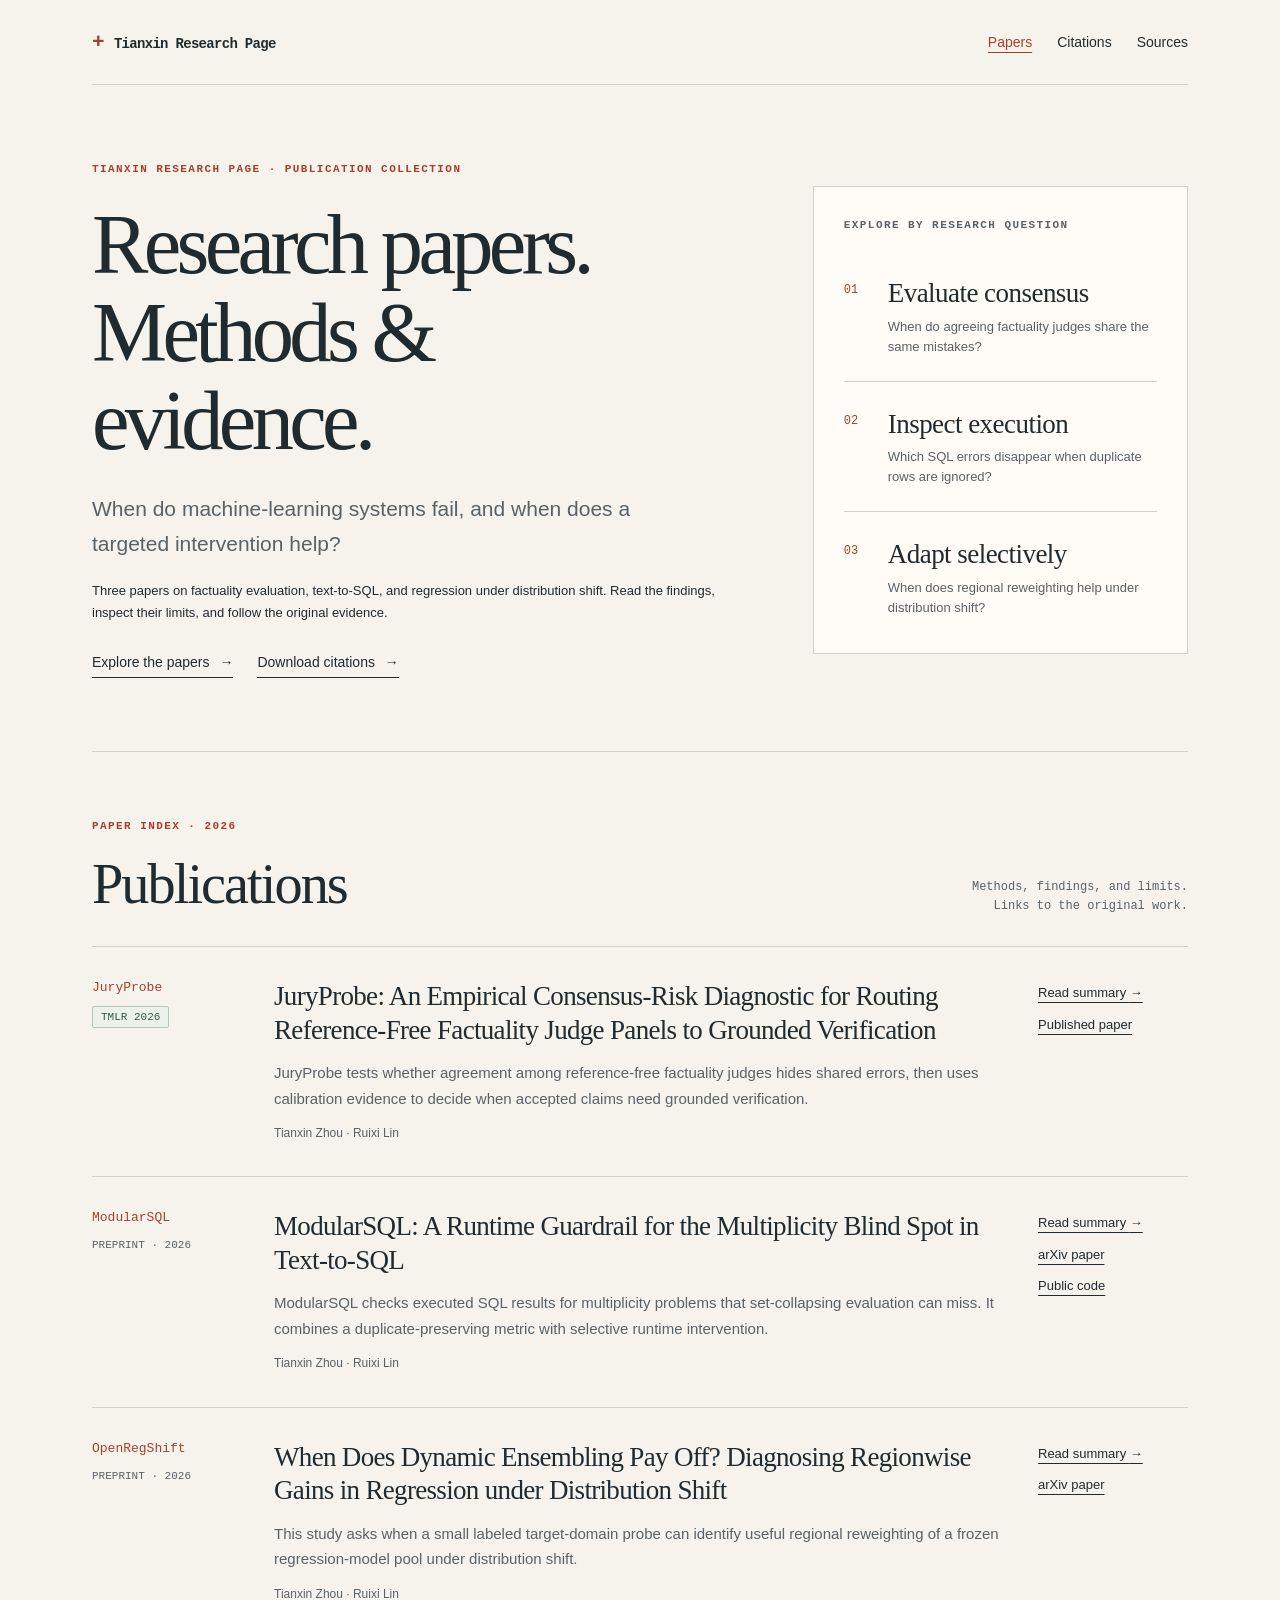
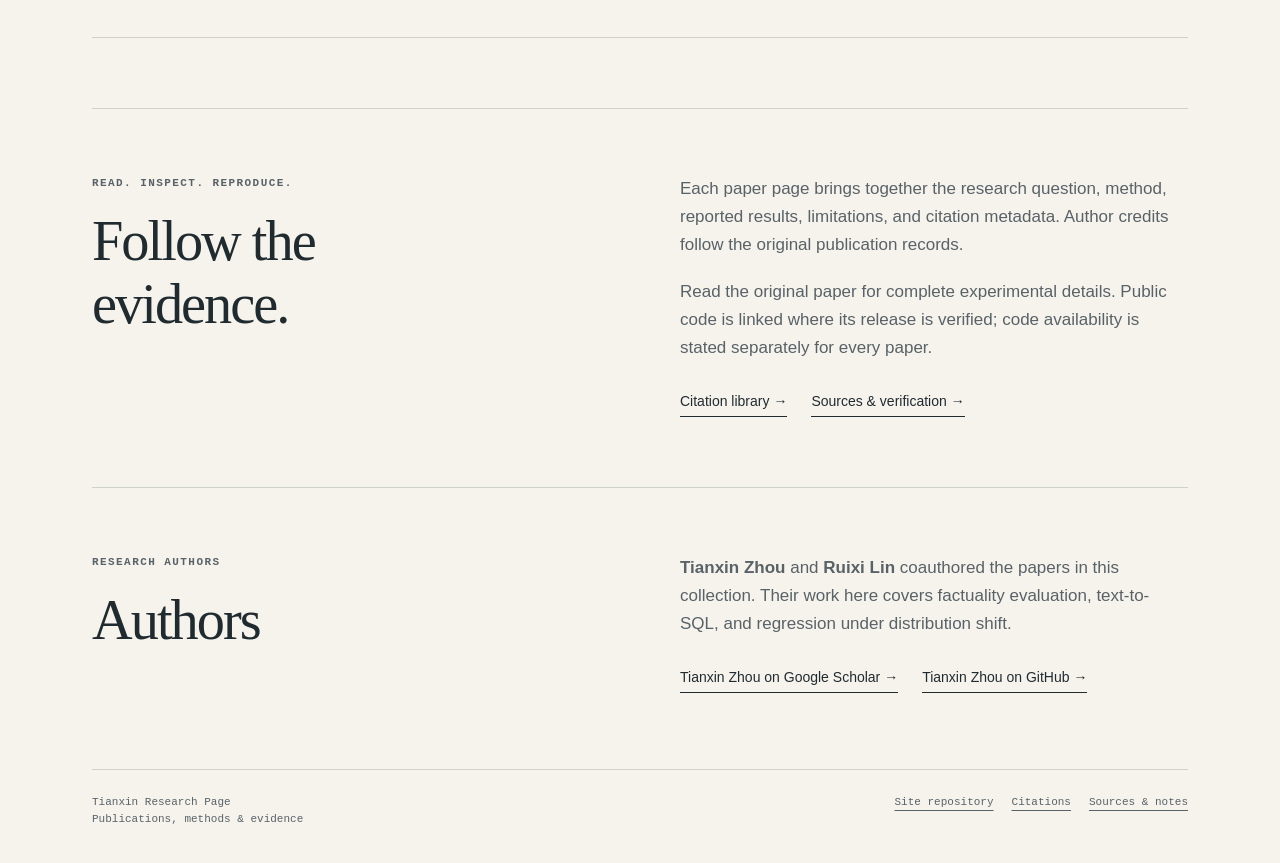
==== commit 317a290b: "Add visible research author credits and established profile links" ====
--- a/docs/index.html
+++ b/docs/index.html
@@ -8,4 +8,4 @@
 <script type="application/ld+json">{"@context": "https://schema.org", "@type": "CollectionPage", "@id": "https://research.searcher.cloud/#collection", "name": "Tianxin Research Page", "url": "https://research.searcher.cloud/", "description": "Research papers on factuality evaluation, text-to-SQL, and regression under distribution shift.", "mainEntity": {"@type": "ItemList", "numberOfItems": 3, "itemListElement": [{"@type": "ListItem", "position": 1, "url": "https://research.searcher.cloud/papers/juryprobe/", "name": "JuryProbe: An Empirical Consensus-Risk Diagnostic for Routing Reference-Free Factuality Judge Panels to Grounded Verification"}, {"@type": "ListItem", "position": 2, "url": "https://research.searcher.cloud/papers/modularsql/", "name": "ModularSQL: A Runtime Guardrail for the Multiplicity Blind Spot in Text-to-SQL"}, {"@type": "ListItem", "position": 3, "url": "https://research.searcher.cloud/papers/openregshift/", "name": "When Does Dynamic Ensembling Pay Off? Diagnosing Regionwise Gains in Regression under Distribution Shift"}]}}</script>
 <script src="assets/site.js" defer></script></head><body>
 <a class="skip" href="#main">Skip to content</a><div class="wrap"><header class="masthead"><a class="wordmark" href="./" aria-label="Tianxin Research Page home">Tianxin Research Page</a><nav class="nav" aria-label="Main navigation"><a href="./#publications" aria-current="page">Papers</a><a href="citations/">Citations</a><a href="sources/" class="nav-sources">Sources</a></nav></header>
-<main id="main"><section class="hero" aria-labelledby="collection-title"><div><p class="eyebrow">Tianxin Research Page · Publication collection</p><h1 id="collection-title">Research papers.<br>Methods &amp;<br>evidence.</h1><p class="intro">When do machine-learning systems fail, and when does a targeted intervention help?</p><p class="small">Three papers on factuality evaluation, text-to-SQL, and regression under distribution shift. Read the findings, inspect their limits, and follow the original evidence.</p><div class="links"><a href="#publications">Explore the papers <span class="arrow" aria-hidden="true">→</span></a><a href="citations/">Download citations <span class="arrow" aria-hidden="true">→</span></a></div></div><aside class="research-map" aria-label="Research topics"><p class="eyebrow">Explore by research question</p><div class="map-row"><span class="map-no">01</span><div><h2><a href="papers/juryprobe/">Evaluate consensus</a></h2><p>When do agreeing factuality judges share the same mistakes?</p></div></div><div class="map-row"><span class="map-no">02</span><div><h2><a href="papers/modularsql/">Inspect execution</a></h2><p>Which SQL errors disappear when duplicate rows are ignored?</p></div></div><div class="map-row"><span class="map-no">03</span><div><h2><a href="papers/openregshift/">Adapt selectively</a></h2><p>When does regional reweighting help under distribution shift?</p></div></div></aside></section><section class="section" id="publications"><div class="section-top"><div><p class="eyebrow">Paper index · 2026</p><h2>Publications</h2></div><p class="section-note">Methods, findings, and limits.<br>Links to the original work.</p></div><article class="paper-card"><div class="paper-meta"><div class="paper-name">JuryProbe</div> <span class="tag">TMLR 2026</span></div><div><h3><a href="papers/juryprobe/">JuryProbe: An Empirical Consensus-Risk Diagnostic for Routing Reference-Free Factuality Judge Panels to Grounded Verification</a></h3><p>JuryProbe tests whether agreement among reference-free factuality judges hides shared errors, then uses calibration evidence to decide when accepted claims need grounded verification.</p><p class="authors">Tianxin Zhou · Ruixi Lin</p></div><div class="paper-actions"><a href="papers/juryprobe/">Read summary <span aria-hidden="true">→</span></a><a href="https://openreview.net/forum?id=dgBczhxcZY">Published paper</a></div></article><article class="paper-card"><div class="paper-meta"><div class="paper-name">ModularSQL</div><span>PREPRINT · 2026</span></div><div><h3><a href="papers/modularsql/">ModularSQL: A Runtime Guardrail for the Multiplicity Blind Spot in Text-to-SQL</a></h3><p>ModularSQL checks executed SQL results for multiplicity problems that set-collapsing evaluation can miss. It combines a duplicate-preserving metric with selective runtime intervention.</p><p class="authors">Tianxin Zhou · Ruixi Lin</p></div><div class="paper-actions"><a href="papers/modularsql/">Read summary <span aria-hidden="true">→</span></a><a href="https://arxiv.org/abs/2609.29573">arXiv paper</a><a href="https://github.com/Ruixi1313/ModularSQL">Public code</a></div></article><article class="paper-card"><div class="paper-meta"><div class="paper-name">OpenRegShift</div><span>PREPRINT · 2026</span></div><div><h3><a href="papers/openregshift/">When Does Dynamic Ensembling Pay Off? Diagnosing Regionwise Gains in Regression under Distribution Shift</a></h3><p>This study asks when a small labeled target-domain probe can identify useful regional reweighting of a frozen regression-model pool under distribution shift.</p><p class="authors">Tianxin Zhou · Ruixi Lin</p></div><div class="paper-actions"><a href="papers/openregshift/">Read summary <span aria-hidden="true">→</span></a><a href="https://arxiv.org/abs/2608.18330">arXiv paper</a></div></article></section><section class="section" id="collection"><div class="about-grid"><div><p class="eyebrow">Read. Inspect. Reproduce.</p><h2>Follow the<br>evidence.</h2></div><div><p>Each paper page brings together the research question, method, reported results, limitations, and citation metadata. Author credits follow the original publication records.</p><p>Read the original paper for complete experimental details. Public code is linked where its release is verified; code availability is stated separately for every paper.</p><div class="links"><a href="citations/">Citation library <span aria-hidden="true">→</span></a><a href="sources/">Sources &amp; verification <span aria-hidden="true">→</span></a></div></div></div></section></main><footer class="footer"><div>Tianxin Research Page<br>Publications, methods &amp; evidence</div><div><a href="https://github.com/tianxinzh/tianxin-research-page">Site repository</a><a href="citations/">Citations</a><a href="sources/">Sources &amp; notes</a></div></footer></div></body></html>+<main id="main"><section class="hero" aria-labelledby="collection-title"><div><p class="eyebrow">Tianxin Research Page · Publication collection</p><h1 id="collection-title">Research papers.<br>Methods &amp;<br>evidence.</h1><p class="intro">When do machine-learning systems fail, and when does a targeted intervention help?</p><p class="small">Three papers on factuality evaluation, text-to-SQL, and regression under distribution shift. Read the findings, inspect their limits, and follow the original evidence.</p><div class="links"><a href="#publications">Explore the papers <span class="arrow" aria-hidden="true">→</span></a><a href="citations/">Download citations <span class="arrow" aria-hidden="true">→</span></a></div></div><aside class="research-map" aria-label="Research topics"><p class="eyebrow">Explore by research question</p><div class="map-row"><span class="map-no">01</span><div><h2><a href="papers/juryprobe/">Evaluate consensus</a></h2><p>When do agreeing factuality judges share the same mistakes?</p></div></div><div class="map-row"><span class="map-no">02</span><div><h2><a href="papers/modularsql/">Inspect execution</a></h2><p>Which SQL errors disappear when duplicate rows are ignored?</p></div></div><div class="map-row"><span class="map-no">03</span><div><h2><a href="papers/openregshift/">Adapt selectively</a></h2><p>When does regional reweighting help under distribution shift?</p></div></div></aside></section><section class="section" id="publications"><div class="section-top"><div><p class="eyebrow">Paper index · 2026</p><h2>Publications</h2></div><p class="section-note">Methods, findings, and limits.<br>Links to the original work.</p></div><article class="paper-card"><div class="paper-meta"><div class="paper-name">JuryProbe</div> <span class="tag">TMLR 2026</span></div><div><h3><a href="papers/juryprobe/">JuryProbe: An Empirical Consensus-Risk Diagnostic for Routing Reference-Free Factuality Judge Panels to Grounded Verification</a></h3><p>JuryProbe tests whether agreement among reference-free factuality judges hides shared errors, then uses calibration evidence to decide when accepted claims need grounded verification.</p><p class="authors">Tianxin Zhou · Ruixi Lin</p></div><div class="paper-actions"><a href="papers/juryprobe/">Read summary <span aria-hidden="true">→</span></a><a href="https://openreview.net/forum?id=dgBczhxcZY">Published paper</a></div></article><article class="paper-card"><div class="paper-meta"><div class="paper-name">ModularSQL</div><span>PREPRINT · 2026</span></div><div><h3><a href="papers/modularsql/">ModularSQL: A Runtime Guardrail for the Multiplicity Blind Spot in Text-to-SQL</a></h3><p>ModularSQL checks executed SQL results for multiplicity problems that set-collapsing evaluation can miss. It combines a duplicate-preserving metric with selective runtime intervention.</p><p class="authors">Tianxin Zhou · Ruixi Lin</p></div><div class="paper-actions"><a href="papers/modularsql/">Read summary <span aria-hidden="true">→</span></a><a href="https://arxiv.org/abs/2609.29573">arXiv paper</a><a href="https://github.com/Ruixi1313/ModularSQL">Public code</a></div></article><article class="paper-card"><div class="paper-meta"><div class="paper-name">OpenRegShift</div><span>PREPRINT · 2026</span></div><div><h3><a href="papers/openregshift/">When Does Dynamic Ensembling Pay Off? Diagnosing Regionwise Gains in Regression under Distribution Shift</a></h3><p>This study asks when a small labeled target-domain probe can identify useful regional reweighting of a frozen regression-model pool under distribution shift.</p><p class="authors">Tianxin Zhou · Ruixi Lin</p></div><div class="paper-actions"><a href="papers/openregshift/">Read summary <span aria-hidden="true">→</span></a><a href="https://arxiv.org/abs/2608.18330">arXiv paper</a></div></article></section><section class="section" id="collection"><div class="about-grid"><div><p class="eyebrow">Read. Inspect. Reproduce.</p><h2>Follow the<br>evidence.</h2></div><div><p>Each paper page brings together the research question, method, reported results, limitations, and citation metadata. Author credits follow the original publication records.</p><p>Read the original paper for complete experimental details. Public code is linked where its release is verified; code availability is stated separately for every paper.</p><div class="links"><a href="citations/">Citation library <span aria-hidden="true">→</span></a><a href="sources/">Sources &amp; verification <span aria-hidden="true">→</span></a></div></div></div></section><section class="section" id="authors" aria-labelledby="authors-title"><div class="about-grid"><div><p class="eyebrow">Research authors</p><h2 id="authors-title">Authors</h2></div><div><p><strong>Tianxin Zhou</strong> and <strong>Ruixi Lin</strong> coauthored the papers in this collection. Their work here covers factuality evaluation, text-to-SQL, and regression under distribution shift.</p><div class="links"><a href="https://scholar.google.com/citations?user=hkDNs4MAAAAJ&amp;hl=en">Tianxin Zhou on Google Scholar <span aria-hidden="true">→</span></a><a href="https://github.com/tianxinzh">Tianxin Zhou on GitHub <span aria-hidden="true">→</span></a></div></div></div></section></main><footer class="footer"><div>Tianxin Research Page<br>Publications, methods &amp; evidence</div><div><a href="https://github.com/tianxinzh/tianxin-research-page">Site repository</a><a href="citations/">Citations</a><a href="sources/">Sources &amp; notes</a></div></footer></div></body></html>
--- a/docs/assets/style.css
+++ b/docs/assets/style.css
@@ -4,3 +4,6 @@
 
 /* Publication-first header and research-question links. */
 .hero h1{font-size:clamp(3.3rem,6.6vw,5.4rem);line-height:1.04}.map-row h2 a{text-decoration:none}.map-row h2 a:hover{text-decoration:underline}.wordmark{white-space:normal;line-height:1.4;max-width:260px}.masthead .nav{flex-shrink:0}@media(max-width:640px){.masthead{flex-wrap:wrap;gap:12px}.hero h1{font-size:clamp(2.7rem,10.8vw,4rem)}.wordmark{font-size:12px;max-width:none}.nav .nav-sources{display:inline}.nav{gap:18px}.paper-head h1{font-size:clamp(2rem,8.4vw,2.6rem);overflow-wrap:anywhere}}
+
+/* Source-led paper discovery: full abstracts are ordinary visible HTML. */
+.paper-abstract{margin-bottom:36px}.paper-abstract h2{margin-top:0}.evidence-links{display:block;font-size:13px;line-height:1.6;margin-top:6px}.availability-note{border-left:3px solid var(--accent);padding:12px 16px;background:var(--soft)}#researcher-questions h3{font:600 20px/1.4 var(--sans);margin:26px 0 8px}
